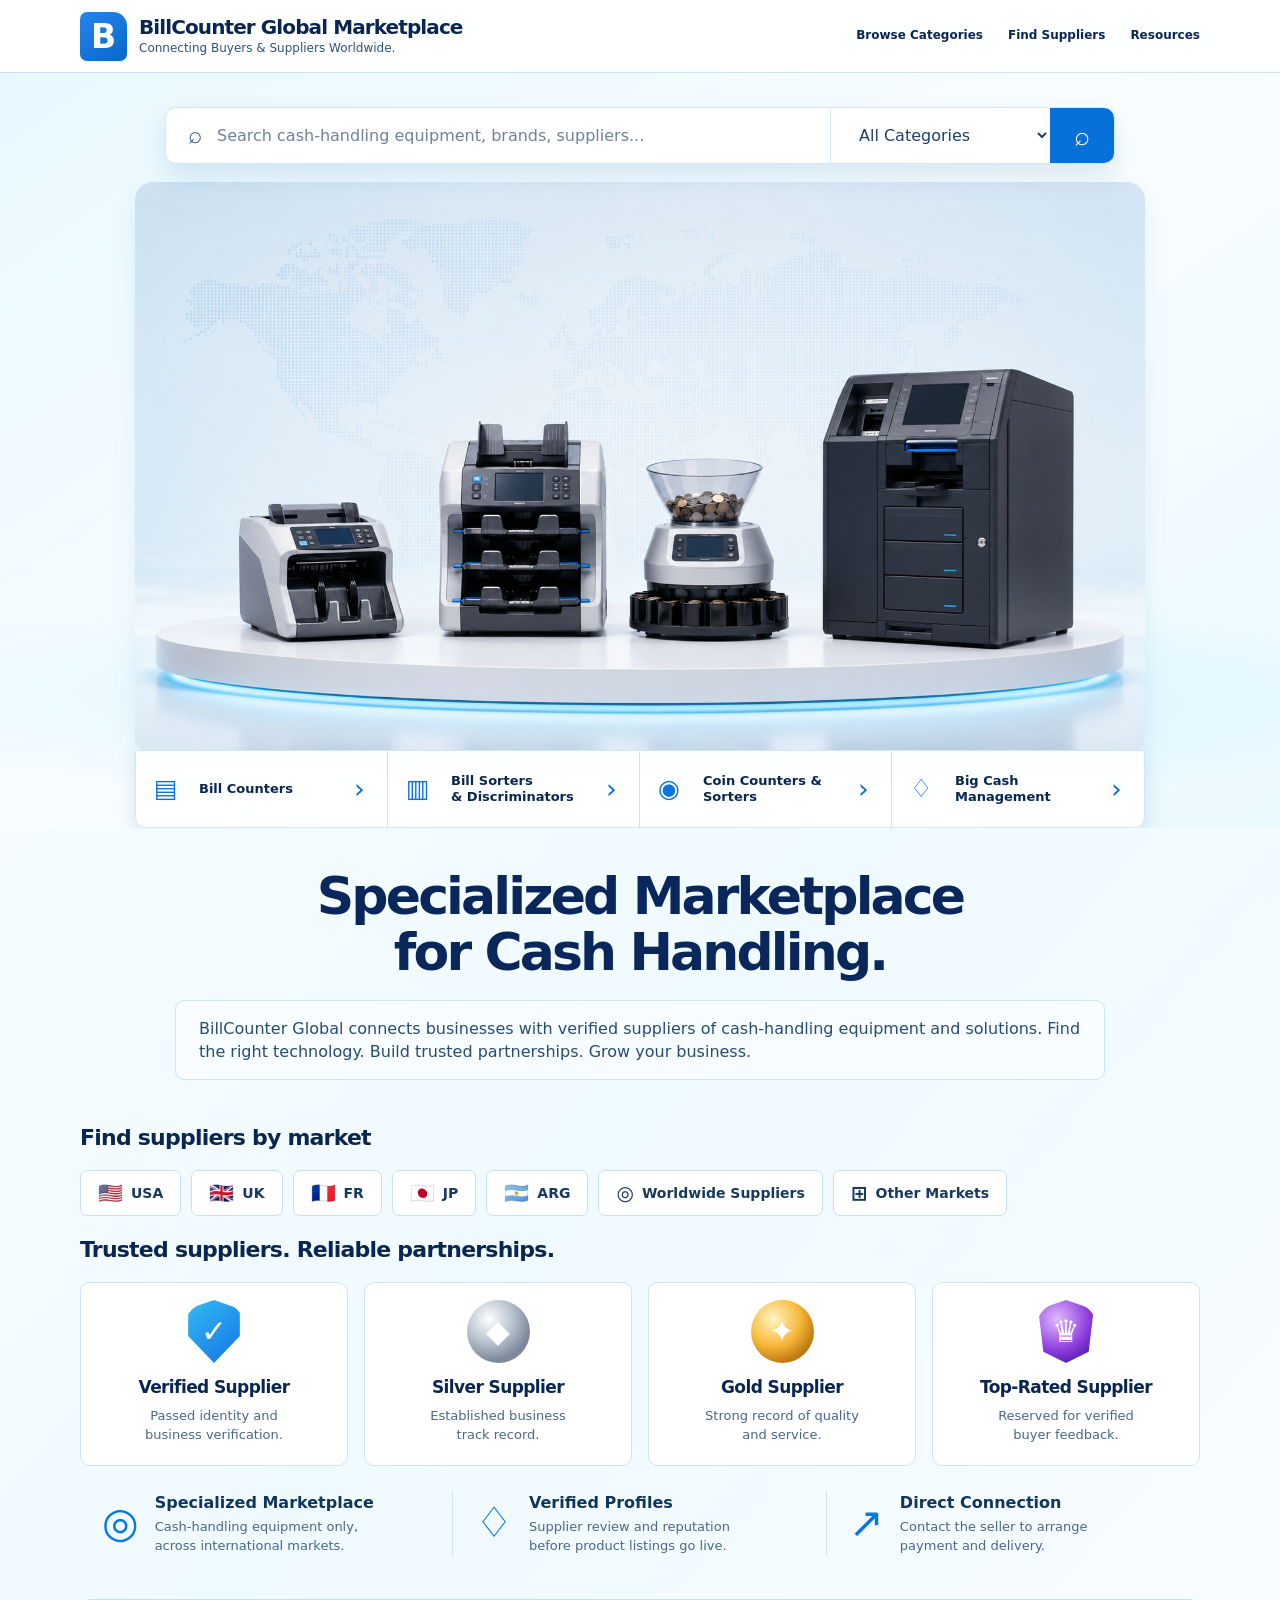
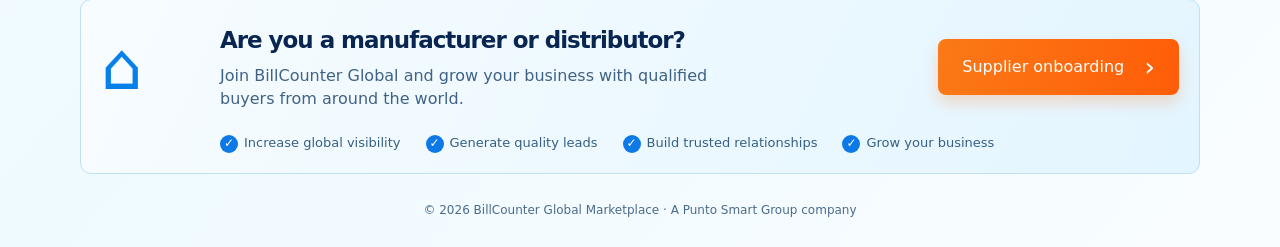
==== index.html @ 5ae7635e "Add files via upload" ====
<!doctype html>
<html lang="en">
<head>
  <meta charset="utf-8">
  <meta name="viewport" content="width=device-width, initial-scale=1">
  <meta name="description" content="BillCounter Global Marketplace connects buyers with cash-handling equipment suppliers worldwide.">
  <meta name="theme-color" content="#f5fbff">
  <title>BillCounter Global Marketplace | Cash Handling</title>
  <meta property="og:title" content="BillCounter Global Marketplace">
  <meta property="og:description" content="Connecting buyers and suppliers worldwide for cash-handling equipment.">
  <meta property="og:type" content="website">
  <meta property="og:image" content="assets/cash-handling-hero-v1.png">
  <link rel="stylesheet" href="styles.css">
</head>
<body>
  <header class="site-header">
    <div class="shell header-inner">
      <a class="brand" href="#top" aria-label="BillCounter Global Marketplace home">
        <span class="brand-mark" aria-hidden="true">B</span>
        <span class="brand-copy"><strong>BillCounter Global Marketplace</strong><small>Connecting Buyers &amp; Suppliers Worldwide.</small></span>
      </a>

      <nav class="main-nav" aria-label="Primary navigation">
        <a href="catalog.html">Browse Categories</a>
        <a href="catalog.html#markets">Find Suppliers</a>
        <a href="#resources">Resources</a>
      </nav>

    </div>
  </header>

  <main id="top">
    <section class="showcase" id="categories">
      <div class="shell">
        <form class="search-bar" id="market-search" role="search" action="catalog.html">
          <label class="search-input"><span aria-hidden="true">⌕</span><input id="equipment-search" name="q" type="search" placeholder="Search cash-handling equipment, brands, suppliers..." autocomplete="off"></label>
          <label class="search-select"><select id="category-search" name="category" aria-label="Category"><option value="">All Categories</option><option>Bill Counters</option><option>Bill Sorters &amp; Discriminators</option><option>Coin Counters &amp; Sorters</option><option>Big Cash Management</option></select></label>
          <button type="submit" class="search-submit" aria-label="Search">⌕</button>
        </form>
        <p class="search-feedback" id="search-feedback" role="status"></p>

        <div class="platform-wrap">
          <div class="hero-equipment" aria-label="Browse equipment categories">
            <img src="assets/cash-handling-hero-v1.png" alt="Banknote counter, banknote sorter, coin sorter and cash management equipment on a display platform.">
            <a class="hero-hotspot hotspot-counter" href="catalog.html?category=Bill%20Counters" aria-label="Browse Bill Counters"></a>
            <a class="hero-hotspot hotspot-sorter" href="catalog.html?category=Bill%20Sorters%20%26%20Discriminators" aria-label="Browse Bill Sorters and Discriminators"></a>
            <a class="hero-hotspot hotspot-coin" href="catalog.html?category=Coin%20Counters%20%26%20Sorters" aria-label="Browse Coin Counters and Sorters"></a>
            <a class="hero-hotspot hotspot-cash" href="catalog.html?category=Big%20Cash%20Management" aria-label="Browse Big Cash Management"></a>
          </div>

          <div class="category-dock" aria-label="Equipment categories">
            <a href="catalog.html?category=Bill%20Counters"><span class="dock-icon">▤</span><span>Bill Counters</span><b>›</b></a>
            <a href="catalog.html?category=Bill%20Sorters%20%26%20Discriminators"><span class="dock-icon">▥</span><span>Bill Sorters<br>&amp; Discriminators</span><b>›</b></a>
            <a href="catalog.html?category=Coin%20Counters%20%26%20Sorters"><span class="dock-icon">◉</span><span>Coin Counters &amp;<br>Sorters</span><b>›</b></a>
            <a href="catalog.html?category=Big%20Cash%20Management"><span class="dock-icon">♢</span><span>Big Cash<br>Management</span><b>›</b></a>
          </div>
        </div>
      </div>
    </section>

    <section class="intro shell" id="marketplace">
      <h1>Specialized Marketplace<br>for Cash Handling.</h1>
      <p>BillCounter Global connects businesses with verified suppliers of cash-handling equipment and solutions. Find the right technology. Build trusted partnerships. Grow your business.</p>
    </section>

    <section class="markets shell" id="markets">
      <h2>Find suppliers by market</h2>
      <div class="market-buttons">
        <a href="catalog.html?market=USA"><span>🇺🇸</span> USA</a><a href="catalog.html?market=UK"><span>🇬🇧</span> UK</a><a href="catalog.html?market=France"><span>🇫🇷</span> FR</a><a href="catalog.html?market=Japan"><span>🇯🇵</span> JP</a><a href="catalog.html?market=Argentina"><span>🇦🇷</span> ARG</a>
        <button type="button" id="worldwide-toggle"><span>◎</span> Worldwide Suppliers</button>
        <button type="button" id="markets-toggle"><span>⊞</span> Other Markets</button>
      </div>
      <div class="market-dropdown" id="worldwide-list" hidden>
        <strong>Suppliers shipping worldwide</strong>
        <div class="supplier-pills"><span>Verified manufacturer</span><span>Gold supplier</span><span>Multi-market distributor</span><span>International support</span></div>
      </div>
      <div class="market-dropdown country-list" id="other-markets-list" hidden>
        <strong>Other Markets</strong>
        <div><span>Germany</span><span>Italy</span><span>Spain</span><span>Portugal</span><span>Netherlands</span><span>Belgium</span><span>Switzerland</span><span>Sweden</span><span>Norway</span><span>Denmark</span><span>Poland</span><span>Turkey</span><span>Mexico</span><span>Brazil</span><span>Chile</span><span>Colombia</span><span>Peru</span><span>Australia</span><span>South Korea</span><span>India</span></div>
      </div>
    </section>

    <section class="trust shell" id="resources">
      <h2>Trusted suppliers. Reliable partnerships.</h2>
      <div class="trust-grid">
        <article><span class="medal verified">✓</span><h3>Verified Supplier</h3><p>Passed identity and<br>business verification.</p></article>
        <article><span class="medal silver">◆</span><h3>Silver Supplier</h3><p>Established business<br>track record.</p></article>
        <article><span class="medal gold">✦</span><h3>Gold Supplier</h3><p>Strong record of quality<br>and service.</p></article>
        <article><span class="medal top">♛</span><h3>Top-Rated Supplier</h3><p>Reserved for verified<br>buyer feedback.</p></article>
      </div>

      <div class="service-points">
        <div><span>◎</span><p><strong>Specialized Marketplace</strong>Cash-handling equipment only,<br>across international markets.</p></div>
        <div><span>♢</span><p><strong>Verified Profiles</strong>Supplier review and reputation<br>before product listings go live.</p></div>
        <div><span>↗</span><p><strong>Direct Connection</strong>Contact the seller to arrange<br>payment and delivery.</p></div>
      </div>
    </section>

    <section class="partner shell" id="partner">
      <div class="partner-symbol" aria-hidden="true">⌂</div>
      <div><h2>Are you a manufacturer or distributor?</h2><p>Join BillCounter Global and grow your business with qualified buyers from around the world.</p></div>
      <button class="partner-button" id="supplier-form-toggle" type="button">Supplier onboarding <span>›</span></button>
      <ul><li>Increase global visibility</li><li>Generate quality leads</li><li>Build trusted relationships</li><li>Grow your business</li></ul>
      <p class="supplier-note" id="supplier-form" hidden>Supplier onboarding is being prepared. Profiles will be reviewed before their first listing is published.</p>
    </section>
  </main>

  <footer class="site-footer">© 2026 BillCounter Global Marketplace · A Punto Smart Group company</footer>
  <script src="script.js"></script>
</body>
</html>
---- styles.css ----
:root{--ink:#092653;--blue:#1675e8;--cyan:#7edcff;--pale:#eefaff;--line:#cfe5f5;--muted:#496789;--orange:#fa7110;--shell:1180px}
*{box-sizing:border-box}
html{scroll-behavior:smooth}
body{margin:0;background:linear-gradient(130deg,#fbfeff 0%,#effaff 55%,#f9fdff 100%);color:var(--ink);font:16px/1.45 Inter,ui-sans-serif,system-ui,-apple-system,BlinkMacSystemFont,"Segoe UI",sans-serif}
.shell{width:min(var(--shell),calc(100% - 48px));margin:auto}
a{color:inherit;text-decoration:none}
button,input,select{font:inherit}
.site-header{position:relative;z-index:20;background:rgba(255,255,255,.94);border-bottom:1px solid var(--line)}
.header-inner{display:flex;align-items:center;gap:34px;min-height:83px}
.brand{display:flex;align-items:center;gap:12px;white-space:nowrap}
.brand-mark{display:grid;place-items:center;width:52px;height:54px;background:linear-gradient(145deg,#2585f0,#0967c8);color:#fff;border-radius:7px 14px 7px 7px;font-size:38px;font-weight:850;line-height:1}
.brand-copy{display:flex;flex-direction:column;line-height:1.05}
.brand-copy strong{font-size:22px;letter-spacing:-.045em}
.brand-copy small{margin-top:5px;font-size:13px;color:#2c527a}
.main-nav{display:flex;gap:30px;margin-left:auto;font-weight:760;font-size:13px}
.main-nav a:hover{color:var(--blue)}
.header-icons{position:relative;display:flex;gap:8px}
.icon-button{display:grid;place-items:center;width:28px;height:30px;border:0;background:transparent;color:var(--ink);font-size:25px;cursor:pointer}
.person-icon{font-size:24px;transform:rotate(180deg)}
.popover{position:absolute;right:0;top:42px;display:grid;min-width:126px;padding:8px;background:#fff;border:1px solid var(--line);border-radius:10px;box-shadow:0 15px 35px rgba(8,68,121,.14)}
.popover a{padding:7px 8px;font-size:13px;border-radius:6px}
.popover a:hover{background:#edf8ff}
.showcase{position:relative;overflow:hidden;padding:34px 0 0;background:linear-gradient(145deg,#e8f8ff 0%,#f9fdff 51%,#eaf9ff 100%)}
.showcase:after{content:"";position:absolute;inset:auto -15% 0;height:260px;background:radial-gradient(ellipse at center,rgba(105,215,255,.25),transparent 66%);pointer-events:none}
.search-bar{position:relative;z-index:3;display:grid;grid-template-columns:1fr 240px 72px;max-width:1020px;margin:0 auto;background:#fff;border:1px solid #d4e9f7;border-radius:11px;overflow:hidden;box-shadow:0 13px 25px rgba(13,98,158,.13)}
.search-input{display:flex;gap:15px;align-items:center;padding:0 22px;font-size:27px;color:#335a80}
.search-input input{width:100%;padding:19px 0;border:0;outline:0;background:transparent;color:var(--ink);font-size:17px}
.search-input input::placeholder{color:#6e829b}
.search-select{border-left:1px solid #d5e7f4}
.search-select select{width:100%;height:100%;padding:0 24px;border:0;outline:0;background:#fff;color:#1f3f68;font-size:16px}
.search-submit{border:0;background:#0870d9;color:#fff;font-size:31px;cursor:pointer}
.search-feedback{min-height:0;max-width:1020px;margin:8px auto 0;color:#1e669d;font-size:13px;font-weight:700}
.world-grid{position:absolute;left:50%;top:104px;width:930px;height:310px;transform:translateX(-50%);background-image:radial-gradient(rgba(53,163,220,.3) 1.1px,transparent 1.1px);background-size:7px 7px;opacity:.45;mask-image:radial-gradient(ellipse at center,#000 20%,transparent 71%)}
.platform-wrap{position:relative;z-index:2;margin:18px auto 0;width:min(1110px,100%);padding-top:78px}
.machine-stage{height:282px;display:flex;align-items:end;justify-content:center;gap:75px;padding:0 120px;position:relative;z-index:2}
.machine-link{display:block;position:relative;transition:transform .2s;cursor:pointer}
.machine-link:hover{transform:translateY(-11px)}
.machine-link:hover:after{content:"Explore category →";position:absolute;left:50%;bottom:-27px;transform:translateX(-50%);color:#0d6fcf;font-size:12px;font-weight:800;white-space:nowrap}
.machine{display:block;position:relative;background:linear-gradient(142deg,#687984,#253443 57%,#101f2e);box-shadow:15px 17px 24px rgba(25,59,80,.25);border:2px solid rgba(255,255,255,.75)}
.machine i{display:block;position:absolute;background:#0b253e;border:2px solid #82d4f8;box-shadow:inset 0 0 9px #1495e3}
.machine b{position:absolute;display:block;background:linear-gradient(#1e2d3c,#070f18);border-radius:3px}
.machine em{position:absolute;display:block;background:linear-gradient(135deg,#95a5b0,#354858);font-style:normal}
.machine-counter,.machine-sorter{width:155px;height:180px;border-radius:18px 18px 7px 7px}
.machine-counter:before,.machine-sorter:before{content:"";position:absolute;inset:66px 15px 13px;background:repeating-linear-gradient(90deg,#111c27 0 21px,#bbc9cf 22px 31px);border-radius:3px}
.machine-counter i,.machine-sorter i{left:25px;top:29px;width:101px;height:31px}
.machine-counter b,.machine-sorter b{left:22px;bottom:18px;width:28px;height:43px}
.machine-counter em,.machine-sorter em{right:21px;bottom:17px;width:26px;height:45px}
.machine-sorter{width:165px;height:175px}
.machine-sorter:before{background:repeating-linear-gradient(90deg,#101c27 0 20px,#b5c4cb 21px 29px)}
.machine-coin{width:115px;height:143px;border-radius:48% 48% 17px 17px}
.machine-coin:before{content:"";position:absolute;left:15px;right:15px;top:-22px;height:45px;border-radius:50%;background:linear-gradient(#576675,#111e2c);border:3px solid #9aacb8}
.machine-coin i{left:20px;top:38px;width:74px;height:26px}
.machine-coin b{left:13px;bottom:9px;width:18px;height:43px}
.machine-coin em{right:13px;bottom:9px;width:18px;height:43px}
.machine-cash{width:145px;height:224px;border-radius:6px}
.machine-cash:before{content:"";position:absolute;right:18px;top:64px;width:43px;height:73px;background:#0b1620;border-radius:4px}
.machine-cash i{right:24px;top:31px;width:32px;height:20px}
.machine-cash b{right:30px;top:98px;width:21px;height:13px}
.machine-cash em{left:15px;bottom:16px;width:20px;height:4px}
.category-dock{position:relative;z-index:3;display:grid;grid-template-columns:repeat(4,1fr);min-height:108px;border:1px solid #d1e7f4;border-radius:50% 50% 9px 9px / 34% 34% 8px 8px;background:linear-gradient(180deg,#fff,#e9f8ff);overflow:hidden;box-shadow:0 9px 18px rgba(15,122,180,.1)}
.category-dock a{display:grid;grid-template-columns:37px 1fr 15px;gap:8px;align-items:center;padding:18px 22px;border-right:1px solid #cee4f2;font-size:14px;font-weight:780;line-height:1.17;transition:.2s}
.category-dock a:last-child{border-right:0}
.category-dock a:hover{background:#ddf5ff;color:#096dc7}
.dock-icon{font-size:28px;color:#0b72e3}
.category-dock b{font-size:27px;color:#0b6fd4;font-weight:400}
.intro{padding:50px 0 30px;text-align:center}
.intro h1{margin:0;color:#09275a;font-size:clamp(39px,5vw,62px);line-height:1.08;letter-spacing:-.055em}
.intro p{max-width:1000px;margin:26px auto 0;padding:18px 28px;border:1px solid #cbe6f5;border-radius:9px;background:rgba(255,255,255,.5);color:#274c74;font-size:18px;text-align:left}
.markets,.trust{padding-top:22px}
.markets h2,.trust h2{margin:0 0 16px;font-size:22px;letter-spacing:-.035em}
.market-buttons{display:flex;flex-wrap:wrap;gap:10px}
.market-buttons a,.market-buttons button{display:inline-flex;align-items:center;justify-content:center;gap:8px;min-height:46px;padding:0 17px;border:1px solid #c9e0f1;border-radius:7px;background:#fff;color:#17395f;font-size:14px;font-weight:760;cursor:pointer}
.market-buttons a:hover,.market-buttons button:hover{border-color:#62bde9;background:#eefaff}
.market-buttons span{font-size:20px}
.market-dropdown{margin-top:12px;padding:16px 18px;border:1px solid #cce5f4;border-radius:9px;background:#fff;box-shadow:0 10px 20px rgba(18,95,153,.08);color:#24496f}
.market-dropdown strong{font-size:14px}
.supplier-pills,.country-list>div{display:flex;flex-wrap:wrap;gap:8px;margin-top:10px}
.supplier-pills span,.country-list span{padding:5px 9px;border-radius:99px;background:#effaff;color:#246094;font-size:12px;font-weight:700}
.trust{padding-bottom:24px}
.trust-grid{display:grid;grid-template-columns:repeat(4,1fr);gap:16px}
.trust-grid article{min-height:203px;padding:20px 15px;border:1px solid #cde5f4;border-radius:10px;background:#fff;text-align:center}
.medal{display:grid;place-items:center;margin:0 auto 12px;width:70px;height:70px;border-radius:50%;font-size:34px;font-weight:900}
.verified{color:#fff;background:linear-gradient(140deg,#32bef2,#1670e6);clip-path:polygon(50% 0,91% 14%,91% 57%,50% 100%,9% 57%,9% 14%)}
.silver{color:#fff;background:radial-gradient(circle at 35% 30%,#fff,#b4becb 42%,#7d8999 70%)}
.gold{color:#fff;background:radial-gradient(circle at 35% 30%,#fff5c3,#f7b839 45%,#bd7911 74%)}
.top{color:#fff;background:radial-gradient(circle at 35% 30%,#e1baff,#8b39dd 54%,#5620a6 78%);clip-path:polygon(50% 0,94% 15%,86% 82%,50% 100%,14% 82%,6% 15%)}
.trust-grid h3{margin:0;font-size:17px;letter-spacing:-.035em}
.trust-grid p{margin:7px 0 0;color:#496789;font-size:13px}
.service-points{display:grid;grid-template-columns:repeat(3,1fr);gap:0;margin-top:31px}
.service-points>div{display:flex;align-items:center;gap:16px;padding:0 22px;border-right:1px solid #cfe5f2}
.service-points>div:last-child{border-right:0}
.service-points span{font-size:50px;color:#0777e8}
.service-points p{margin:0;color:#496789;font-size:13px}
.service-points strong{display:block;color:#10365e;font-size:16px;margin-bottom:4px}
.partner{display:grid;grid-template-columns:94px 1fr auto;gap:20px 25px;align-items:center;margin-top:24px;padding:24px;border:1px solid #bfe0f5;border-radius:11px;background:linear-gradient(115deg,#f7fcff,#e3f5ff)}
.partner-symbol{font-size:76px;color:#0780e9}
.partner h2{margin:0;font-size:25px;letter-spacing:-.045em}
.partner p{margin:6px 0 0;color:#3f6285;max-width:530px}
.partner-button{display:flex;align-items:center;gap:20px;padding:16px 24px;border-radius:8px;background:linear-gradient(100deg,#fb7917,#ff5d08);color:#fff;font-weight:850;white-space:nowrap;box-shadow:0 8px 15px rgba(255,108,11,.22)}
.partner-button span{font-size:27px;line-height:0}
.partner ul{grid-column:2/4;display:flex;flex-wrap:wrap;gap:13px 25px;margin:0;padding:0;list-style:none;color:#356084;font-size:13px}
.partner li:before{content:"✓";display:inline-grid;place-items:center;width:18px;height:18px;margin-right:6px;border-radius:50%;background:#0d79e7;color:#fff;font-size:12px}
.site-footer{padding:28px 20px;color:#4b6b8b;font-size:12px;text-align:center}
.popover button{padding:7px 8px;border:0;border-radius:6px;background:transparent;color:var(--ink);font-size:13px;text-align:left;cursor:pointer}
.popover button:hover{background:#edf8ff}
.partner-button{border:0;cursor:pointer;font:inherit}
.supplier-form{grid-column:1/-1;display:grid;grid-template-columns:1fr 1fr 180px auto;gap:11px;padding:16px;border:1px solid #c7e2f2;border-radius:9px;background:#fff}
.supplier-form label{display:grid;gap:5px;color:#315779;font-size:12px;font-weight:760}
.supplier-form input,.supplier-form select{min-height:39px;padding:0 10px;border:1px solid #cbdfee;border-radius:6px;background:#fff;color:var(--ink)}
.supplier-form button{align-self:end;min-height:39px;padding:0 14px;border:0;border-radius:6px;background:#0870d9;color:#fff;font-weight:800;cursor:pointer}
.supplier-form p{grid-column:1/-1;margin:0;color:#1871a9;font-size:13px;font-weight:700}
@media(max-width:1320px) and (min-width:621px){
  :root{--shell:1120px}
  .shell{width:min(var(--shell),calc(100% - 34px))}
  .header-inner{min-height:72px;gap:25px}
  .brand-mark{width:47px;height:49px;font-size:33px}
  .brand-copy strong{font-size:20px}
  .brand-copy small{font-size:12px;margin-top:4px}
  .main-nav{gap:25px;font-size:12px}
  .icon-button{width:25px;height:27px;font-size:22px}
  .search-bar{max-width:950px;grid-template-columns:1fr 220px 64px}
  .search-input input{padding:16px 0;font-size:16px}
  .search-input{font-size:24px}
  .search-submit{font-size:27px}
  .platform-wrap{width:min(1010px,100%);padding-top:59px}
  .machine-stage{height:249px;gap:57px;padding:0 97px}
  .machine-counter{width:137px;height:159px}
  .machine-sorter{width:146px;height:155px}
  .machine-coin{width:102px;height:127px}
  .machine-cash{width:129px;height:199px}
  .category-dock{min-height:93px}
  .category-dock a{padding:15px 18px;font-size:13px}
  .dock-icon{font-size:25px}
  .intro{padding:40px 0 24px}
  .intro h1{font-size:clamp(37px,4.5vw,52px)}
  .intro p{max-width:930px;margin-top:20px;padding:16px 23px;font-size:16px}
  .markets,.trust{padding-top:18px}
  .trust-grid article{min-height:184px;padding:17px 12px}
  .medal{width:63px;height:63px;font-size:31px}
  .service-points{margin-top:25px}
  .service-points span{font-size:42px}
  .partner{margin-top:19px;padding:20px}
  .partner h2{font-size:23px}
  .partner-symbol{font-size:65px}
  .supplier-form{grid-template-columns:1fr 1fr 170px auto}
}
@media(max-width:850px){.header-inner{gap:15px}
.main-nav{display:none}
.header-icons{margin-left:auto}
.machine-stage{gap:22px;padding:0 42px}
.category-dock a{padding:16px 10px}
.partner{grid-template-columns:64px 1fr}
.partner ul{grid-column:1/-1}
.partner-button{grid-column:2}
.service-points>div{padding:0 12px}
.service-points span{font-size:39px}
}
@media(max-width:620px){.shell{width:min(100% - 26px,var(--shell))}
.header-inner{min-height:70px}
.brand-mark{width:42px;height:44px;font-size:31px}
.brand-copy strong{font-size:17px}
.brand-copy small{font-size:10px}
.header-icons{gap:2px}
.icon-button{font-size:21px}
.showcase{padding-top:19px}
.search-bar{grid-template-columns:1fr 53px}
.search-select{display:none}
.search-input{padding:0 14px;font-size:22px}
.search-input input{font-size:14px;padding:15px 0}
.machine-stage{height:198px;gap:8px;padding:0 15px}
.machine-counter,.machine-sorter{width:86px;height:106px;border-radius:10px}
.machine-counter:before,.machine-sorter:before{inset:38px 8px 8px;background-size:auto}
.machine-counter i,.machine-sorter i{left:14px;top:17px;width:55px;height:20px}
.machine-counter b,.machine-sorter b{left:12px;bottom:10px;width:15px;height:26px}
.machine-counter em,.machine-sorter em{right:12px;bottom:10px;width:15px;height:26px}
.machine-sorter{width:92px;height:102px}
.machine-coin{width:70px;height:87px}
.machine-coin:before{left:8px;right:8px;top:-13px;height:29px}
.machine-coin i{left:12px;top:22px;width:44px;height:16px}
.machine-cash{width:73px;height:125px}
.machine-cash i{right:12px;top:17px;width:22px;height:12px}
.machine-cash:before{right:10px;top:36px;width:25px;height:42px}
.machine-cash b{right:15px;top:55px;width:14px;height:7px}
.category-dock{min-height:96px}
.category-dock a{grid-template-columns:1fr;text-align:center;gap:3px;font-size:10px}
.category-dock br{display:none}
.category-dock b{display:none}
.dock-icon{font-size:22px}
.intro{padding:38px 0 22px}
.intro h1{font-size:34px}
.intro p{font-size:15px;text-align:left;padding:16px}
.markets h2,.trust h2{font-size:19px}
.market-buttons{gap:7px}
.market-buttons a,.market-buttons button{min-height:39px;padding:0 10px;font-size:12px}
.market-buttons span{font-size:16px}
.trust-grid{grid-template-columns:repeat(2,1fr);gap:10px}
.trust-grid article{min-height:181px;padding:16px 8px}
.medal{width:58px;height:58px;font-size:29px}
.trust-grid h3{font-size:14px}
.trust-grid p{font-size:11px}
.service-points{grid-template-columns:1fr;gap:13px}
.service-points>div{border-right:0;padding:0}
.partner{grid-template-columns:1fr;padding:20px}
.partner-symbol{display:none}
.partner h2{font-size:23px}
.partner-button{grid-column:auto;justify-content:center}
.partner ul{grid-column:auto;gap:8px;font-size:12px}
.supplier-form{grid-template-columns:1fr}
.supplier-form p{grid-column:auto}
.machine-link:hover:after{display:none}
}

/* V4: product-led marketplace hero */
.platform-wrap{width:min(1110px,100%);padding-top:0}
.hero-equipment{position:relative;overflow:hidden;aspect-ratio:1672/941;border-radius:18px 18px 12px 12px;background:#eaf8ff;box-shadow:0 12px 24px rgba(18,108,165,.08)}
.hero-equipment img{display:block;width:100%;height:100%;object-fit:cover}
.hero-hotspot{position:absolute;top:37%;height:45%;border-radius:14px;cursor:pointer;outline:0;transition:background .18s,box-shadow .18s}
.hero-hotspot:hover{background:rgba(33,145,225,.08);box-shadow:0 0 0 2px rgba(9,114,211,.56)}
.hero-hotspot:focus-visible{box-shadow:0 0 0 3px #0a73d9}
.hotspot-counter{left:7%;width:20%}
.hotspot-sorter{left:28%;width:22%}
.hotspot-coin{left:49%;width:17%}
.hotspot-cash{left:67%;width:25%}
.platform-wrap .category-dock{position:relative;z-index:4;left:auto;right:auto;bottom:auto;min-height:86px;margin-top:-1px;border-radius:0 0 11px 11px;background:rgba(255,255,255,.94);box-shadow:0 9px 20px rgba(13,94,148,.15)}
.platform-wrap .category-dock a{padding:14px 18px}
.market-buttons a.is-selected{border-color:#1681e7;background:#dff4ff;color:#075cae;box-shadow:0 3px 10px rgba(21,131,225,.12)}
.supplier-note{grid-column:1/-1;margin:0;padding:13px 16px;border:1px solid #c8e4f4;border-radius:8px;background:rgba(255,255,255,.74);color:#2e5d87;font-size:14px;font-weight:650}

@media(max-width:1320px) and (min-width:621px){
  .platform-wrap{width:min(1010px,100%);padding-top:0}
  .platform-wrap .category-dock{min-height:78px}
}

@media(max-width:620px){
  .platform-wrap{padding-top:0}
  .hero-equipment{border-radius:12px 12px 8px 8px}
  .platform-wrap .category-dock{left:auto;right:auto;bottom:auto;min-height:63px;border-radius:0 0 8px 8px}
  .platform-wrap .category-dock a{padding:8px 4px;font-size:9px}
  .platform-wrap .dock-icon{font-size:19px}
  .supplier-note{font-size:12px}
}

/* Catalogue and listing templates */
.main-nav .is-current{color:var(--blue)}
.catalog-hero{padding:58px 0 46px;background:linear-gradient(125deg,#e9f9ff,#fafdff 58%,#e9f7ff)}
.catalog-hero h1{max-width:720px;margin:5px 0 10px;font-size:clamp(34px,4vw,54px);letter-spacing:-.055em;line-height:1.05}
.catalog-hero>div>p:not(.eyebrow){max-width:720px;margin:0;color:#3e6186;font-size:18px}
.eyebrow{margin:0;color:#0d70c9;font-size:12px;font-weight:850;letter-spacing:.08em;text-transform:uppercase}
.catalog-search{display:grid;grid-template-columns:1fr auto;max-width:760px;margin-top:25px;border:1px solid #c6e2f2;border-radius:10px;background:#fff;overflow:hidden;box-shadow:0 13px 25px rgba(13,98,158,.1)}
.catalog-search label{display:flex;align-items:center;gap:11px;padding:0 17px;color:#386384;font-size:25px}
.catalog-search input{width:100%;padding:15px 0;border:0;outline:0;color:var(--ink);font-size:16px}
.catalog-search button{padding:0 23px;border:0;background:#0870d9;color:#fff;font-weight:800;cursor:pointer}
.category-strip{display:flex;flex-wrap:wrap;gap:10px;padding:24px 0 4px}
.category-strip a{padding:9px 12px;border:1px solid #cde4f4;border-radius:7px;background:#fff;color:#23496e;font-size:13px;font-weight:750}
.category-strip a:hover,.category-strip a.is-current{border-color:#1183eb;background:#e4f6ff;color:#075fab}
.catalog-layout{display:grid;grid-template-columns:250px 1fr;gap:28px;padding:28px 0 52px}
.catalog-sidebar{align-self:start;padding:20px;border:1px solid #cde5f4;border-radius:12px;background:rgba(255,255,255,.76)}
.catalog-sidebar h2{margin:0 0 13px;font-size:17px;letter-spacing:-.035em}
.market-filter-list{display:grid;grid-template-columns:1fr 1fr;gap:7px}
.market-filter-list a{padding:8px 7px;border:1px solid #d2e7f5;border-radius:6px;background:#fff;color:#305576;font-size:12px;font-weight:750}
.market-filter-list a:hover{border-color:#1590ed;background:#e7f7ff}
.catalog-sidebar details{margin-top:11px;padding-top:11px;border-top:1px solid #d7eaf5;color:#315a80;font-size:12px}
.catalog-sidebar summary{cursor:pointer;font-weight:800}
.catalog-sidebar details p{margin:8px 0 0;line-height:1.55}
.filter-panel{margin-top:24px;padding-top:18px;border-top:1px solid #d7eaf5}
.filter-panel p{margin:7px 0;color:#62809d;font-size:13px}
.filter-panel p:before{content:"○";margin-right:8px;color:#0f7ee5}
.catalog-results-head{display:flex;justify-content:space-between;gap:16px;align-items:end}
.catalog-results-head h2{margin:3px 0 0;font-size:28px;letter-spacing:-.045em}
.result-count{margin:0;color:#537394;font-size:13px;font-weight:700;white-space:nowrap}
.catalog-notice{margin:18px 0;padding:11px 14px;border-left:3px solid #147de0;border-radius:0 7px 7px 0;background:#f7fcff;color:#486b8d;font-size:13px}
.product-grid{display:grid;grid-template-columns:repeat(3,minmax(0,1fr));gap:17px}
.product-card{display:flex;flex-direction:column;min-height:410px;padding:13px;border:1px solid #cde5f4;border-radius:12px;background:#fff;box-shadow:0 8px 20px rgba(25,102,148,.06)}
.product-visual,.product-detail-visual{position:relative;display:block;overflow:hidden;background-color:#e9f8ff;background-image:url('assets/cash-handling-hero-v1.png');background-repeat:no-repeat;border-radius:9px}
.product-visual{height:157px;margin-bottom:15px;background-size:410% auto}
.product-visual span,.product-detail-visual span{position:absolute;top:9px;left:9px;padding:4px 7px;border-radius:5px;background:rgba(255,255,255,.9);color:#256089;font-size:10px;font-weight:800;text-transform:uppercase;letter-spacing:.04em}
.counter{background-position:7% 53%}
.sorter{background-position:38% 50%}
.coin{background-position:64% 49%}
.cash{background-position:97% 50%}
.product-category{margin:0;color:#0e75cb;font-size:11px;font-weight:850;letter-spacing:.04em;text-transform:uppercase}
.product-card h3{margin:7px 0 3px;font-size:19px;letter-spacing:-.045em;line-height:1.1}
.product-card h3 a:hover{color:#0874da}
.product-type{min-height:34px;margin:0;color:#315c84;font-size:12px;font-weight:750}
.product-description{margin:11px 0;color:#49698b;font-size:13px}
.listing-meta{display:grid;gap:4px;margin-top:auto;padding-top:12px;border-top:1px solid #e1eef6;color:#4f7293;font-size:11px}
.supplier-tier{color:#1269bd;font-weight:800}
.product-action{display:flex;justify-content:space-between;align-items:center;margin-top:14px;padding:11px 12px;border-radius:7px;background:#edf8ff;color:#076bc8;font-size:13px;font-weight:850}
.product-action:hover{background:#d9f2ff}
.product-action b{font-size:23px;font-weight:400;line-height:0}
.empty-results{padding:32px;border:1px dashed #b9d9ed;border-radius:10px;color:#507493;text-align:center}
.category-map{padding:14px 0 58px}
.category-map h2{margin:3px 0 19px;font-size:30px;letter-spacing:-.05em}
.category-map-grid{display:grid;grid-template-columns:repeat(4,1fr);gap:15px}
.category-map-grid article{padding:18px;border:1px solid #cde5f4;border-radius:10px;background:#fff}
.category-map-grid h3{margin:0;font-size:18px;line-height:1.1;letter-spacing:-.04em}
.category-map-grid p{margin:9px 0;color:#4b6d8e;font-size:13px}
.category-map-grid ul{min-height:74px;margin:12px 0;padding-left:17px;color:#426786;font-size:12px}
.category-map-grid li{margin:5px 0}
.category-map-grid a{display:inline-block;margin-top:8px;color:#086fcc;font-size:13px;font-weight:800}
.map-simple{min-height:74px}
.product-page{padding:38px 0 60px}
.back-link{display:inline-block;margin-bottom:18px;color:#146fc5;font-size:14px;font-weight:800}
.listing-state{display:inline-block;margin-bottom:15px;padding:6px 9px;border:1px solid #cce5f5;border-radius:6px;background:#f6fcff;color:#397099;font-size:12px;font-weight:750}
.product-detail{display:grid;grid-template-columns:minmax(300px,.9fr) minmax(0,1.1fr);gap:38px;align-items:start;padding:26px;border:1px solid #cbe5f4;border-radius:14px;background:#fff}
.product-detail-visual{min-height:350px;background-size:310% auto;border:1px solid #d2e8f5}
.product-detail-copy h1{margin:4px 0;font-size:clamp(34px,4vw,50px);line-height:1.03;letter-spacing:-.055em}
.detail-type{margin:0;color:#166fc2;font-weight:800}
.detail-description{margin:17px 0;color:#3f6387;font-size:17px}
.listing-details{display:grid;grid-template-columns:1fr 1fr;gap:13px;margin:22px 0}
.listing-details div{padding:12px;border:1px solid #d6e9f5;border-radius:8px;background:#fbfeff}
.listing-details dt{margin-bottom:3px;color:#1b578f;font-size:12px;font-weight:850}
.listing-details dd{margin:0;color:#527291;font-size:13px}
.product-detail-copy h2{margin:0 0 8px;font-size:19px}
.capability-list{display:flex;flex-wrap:wrap;gap:8px;margin:0;padding:0;list-style:none}
.capability-list li{padding:7px 9px;border-radius:7px;background:#eaf8ff;color:#24608f;font-size:13px;font-weight:700}
.purchase-flow{margin-top:26px;padding:28px;border:1px solid #cbe5f4;border-radius:12px;background:linear-gradient(115deg,#f8fdff,#e4f5ff)}
.purchase-flow h2{margin:3px 0 8px;font-size:27px;letter-spacing:-.045em}
.purchase-flow p{max-width:760px;margin:0;color:#45698c}
.purchase-flow button{display:inline-flex;align-items:center;gap:17px;margin-top:18px;padding:14px 23px;border:0;border-radius:8px;background:linear-gradient(100deg,#fb7917,#ff5d08);color:#fff;font-size:16px;font-weight:850;cursor:pointer}
.purchase-flow button span{font-size:25px;line-height:0}
.purchase-flow #buy-now-note{margin-top:14px;padding:11px 13px;border:1px solid #c9e4f4;border-radius:7px;background:#fff;color:#34628c;font-size:13px}

@media(max-width:850px){
  .catalog-layout{grid-template-columns:1fr}
  .catalog-sidebar{display:grid;grid-template-columns:1.25fr 1fr;gap:18px}
  .catalog-sidebar h2{grid-column:1/-1;margin-bottom:-7px}
  .catalog-sidebar details{margin-top:0;padding-top:0;border-top:0}
  .filter-panel{margin:0;padding:0;border-top:0}
  .product-grid{grid-template-columns:repeat(2,minmax(0,1fr))}
  .category-map-grid{grid-template-columns:repeat(2,1fr)}
}

@media(max-width:620px){
  .catalog-hero{padding:34px 0 30px}
  .catalog-hero>div>p:not(.eyebrow){font-size:15px}
  .catalog-search{margin-top:18px}
  .catalog-search input{font-size:14px}
  .catalog-search button{padding:0 15px;font-size:12px}
  .category-strip{padding-top:16px;gap:7px}
  .category-strip a{padding:7px 9px;font-size:11px}
  .catalog-layout{padding:20px 0 39px;gap:15px}
  .catalog-sidebar{display:block;padding:16px}
  .catalog-sidebar details,.filter-panel{margin-top:16px;padding-top:15px;border-top:1px solid #d7eaf5}
  .catalog-results-head h2{font-size:23px}
  .catalog-notice{font-size:12px}
  .product-grid{grid-template-columns:1fr}
  .product-card{min-height:0}
  .product-visual{height:185px}
  .category-map{padding-bottom:38px}
  .category-map h2{font-size:26px}
  .category-map-grid{grid-template-columns:1fr}
  .category-map-grid ul,.map-simple{min-height:0}
  .product-page{padding:25px 0 42px}
  .product-detail{grid-template-columns:1fr;gap:22px;padding:16px}
  .product-detail-visual{min-height:220px}
  .listing-details{grid-template-columns:1fr}
  .purchase-flow{padding:20px}
  .purchase-flow h2{font-size:23px}
}
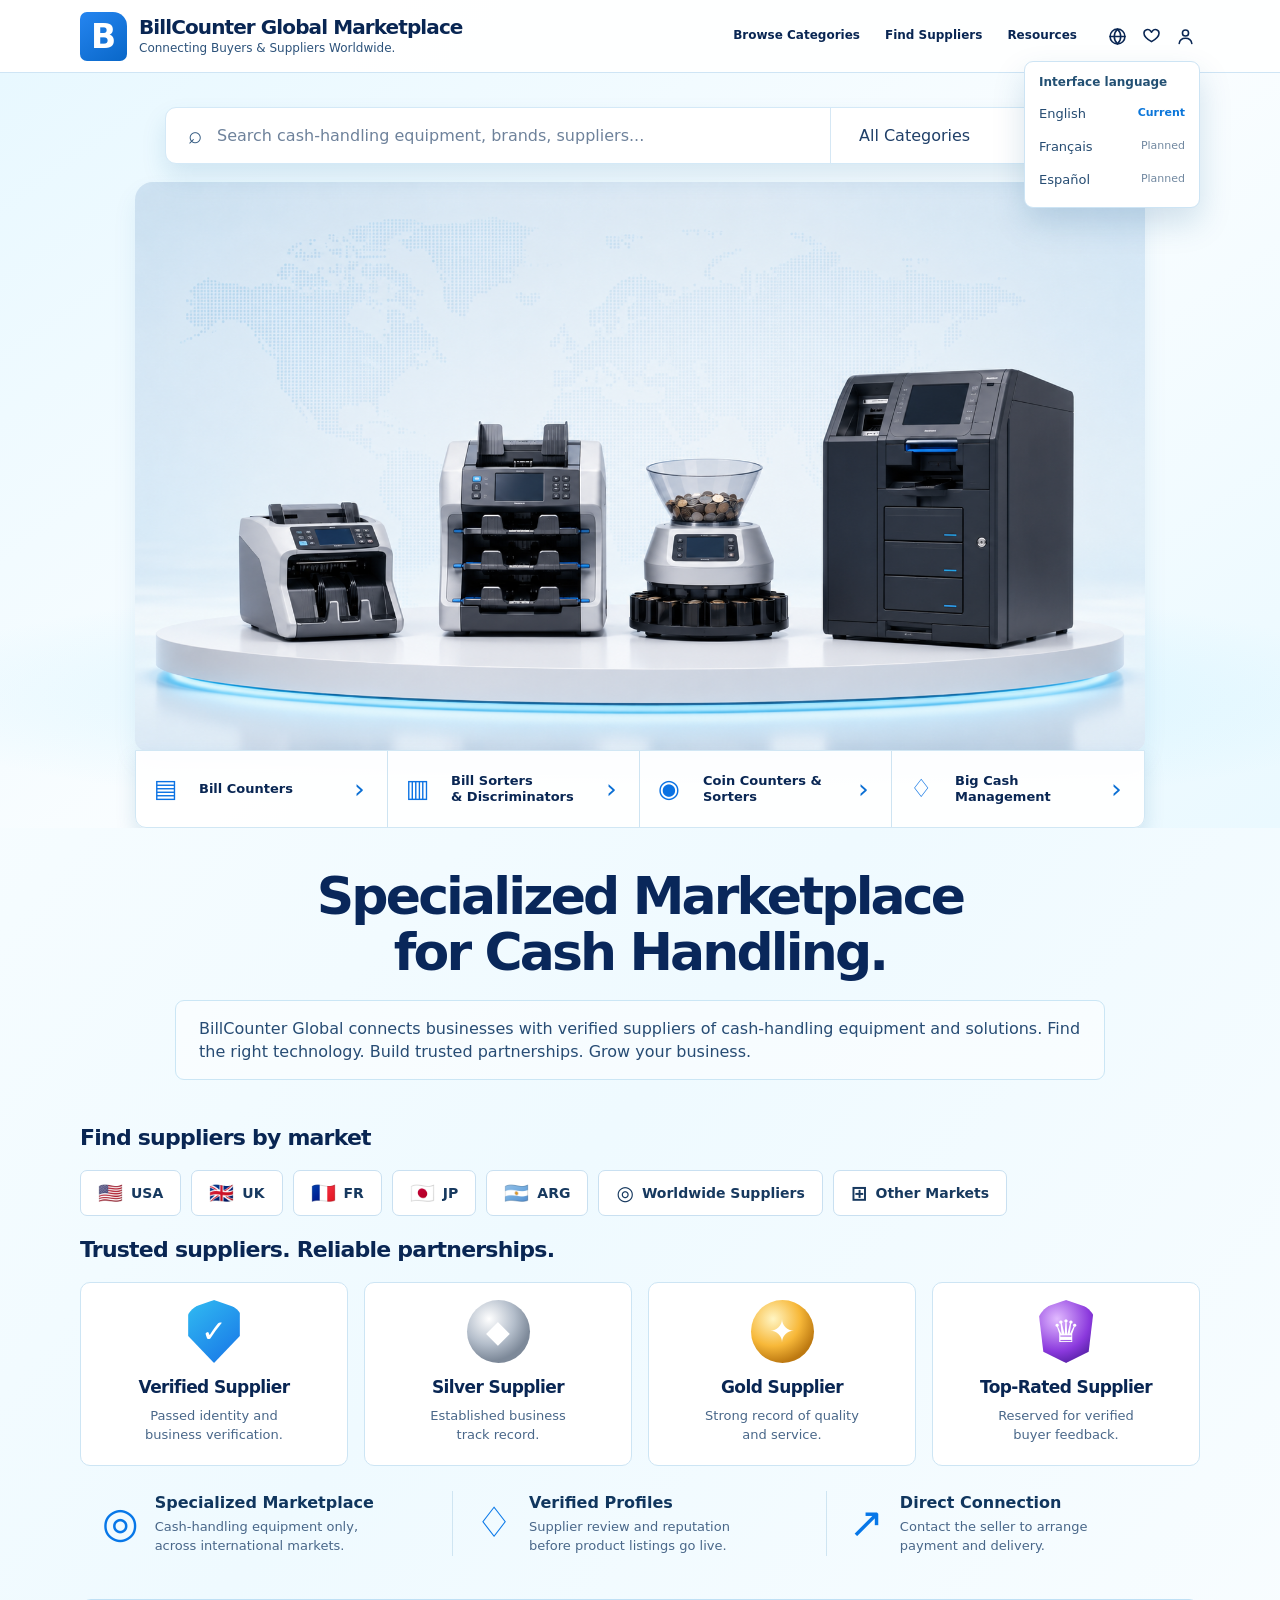
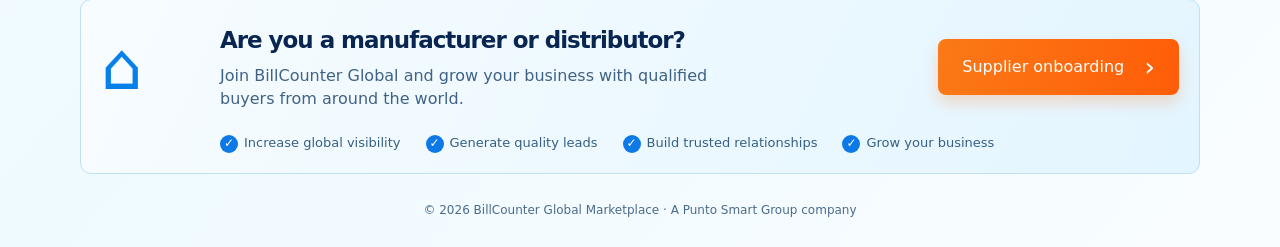
==== commit 108adfa4: "Add files via upload" ====
--- a/index.html
+++ b/index.html
@@ -25,6 +25,24 @@
         <a href="catalog.html#markets">Find Suppliers</a>
         <a href="#resources">Resources</a>
       </nav>
+      <div class="header-tools" aria-label="Marketplace tools">
+        <button class="icon-control" id="language-toggle" type="button" aria-label="Interface language" aria-expanded="false">
+          <svg viewBox="0 0 24 24" aria-hidden="true"><circle cx="12" cy="12" r="8.5"/><path d="M3.5 12h17M12 3.5c2.5 2.4 3.7 5.2 3.7 8.5S14.5 18.1 12 20.5C9.5 18.1 8.3 15.3 8.3 12S9.5 5.9 12 3.5Z"/></svg>
+        </button>
+        <a class="icon-control" href="buyer-dashboard.html" aria-label="Favorites">
+          <svg viewBox="0 0 24 24" aria-hidden="true"><path d="M20.6 8.3c0 4.7-8.6 9.6-8.6 9.6S3.4 13 3.4 8.3A4.2 4.2 0 0 1 11 5.8L12 7l1-1.2a4.2 4.2 0 0 1 7.6 2.5Z"/></svg>
+        </a>
+        <a class="icon-control" href="auth.html" aria-label="Account access">
+          <svg viewBox="0 0 24 24" aria-hidden="true"><circle cx="12" cy="8" r="3.5"/><path d="M4.8 20c.6-4 3.1-6 7.2-6s6.6 2 7.2 6"/></svg>
+        </a>
+        <div class="tool-popover" id="language-menu" hidden>
+          <strong>Interface language</strong>
+          <span>English <b>Current</b></span>
+          <span>Français <em>Planned</em></span>
+          <span>Español <em>Planned</em></span>
+        </div>
+        <p class="tool-notice" id="tool-notice" role="status" hidden></p>
+      </div>
 
     </div>
   </header>
@@ -99,9 +117,8 @@
     <section class="partner shell" id="partner">
       <div class="partner-symbol" aria-hidden="true">⌂</div>
       <div><h2>Are you a manufacturer or distributor?</h2><p>Join BillCounter Global and grow your business with qualified buyers from around the world.</p></div>
-      <button class="partner-button" id="supplier-form-toggle" type="button">Supplier onboarding <span>›</span></button>
+      <a class="partner-button" href="supplier-onboarding.html">Supplier onboarding <span>›</span></a>
       <ul><li>Increase global visibility</li><li>Generate quality leads</li><li>Build trusted relationships</li><li>Grow your business</li></ul>
-      <p class="supplier-note" id="supplier-form" hidden>Supplier onboarding is being prepared. Profiles will be reviewed before their first listing is published.</p>
     </section>
   </main>
 
--- a/styles.css
+++ b/styles.css
@@ -14,6 +14,16 @@
 .brand-copy small{margin-top:5px;font-size:13px;color:#2c527a}
 .main-nav{display:flex;gap:30px;margin-left:auto;font-weight:760;font-size:13px}
 .main-nav a:hover{color:var(--blue)}
+.header-tools{position:relative;display:flex;align-items:center;gap:4px}
+.icon-control{display:grid;place-items:center;width:30px;height:34px;padding:0;border:0;border-radius:6px;background:transparent;color:#092653;cursor:pointer}
+.icon-control:hover{background:#eaf7ff;color:#0870d9}
+.icon-control svg{width:21px;height:21px;fill:none;stroke:currentColor;stroke-width:1.8;stroke-linecap:round;stroke-linejoin:round}
+.tool-popover{position:absolute;right:0;top:42px;z-index:35;display:grid;min-width:176px;padding:10px;border:1px solid #cde4f4;border-radius:9px;background:#fff;box-shadow:0 15px 32px rgba(13,82,134,.17)}
+.tool-popover strong{padding:2px 4px 7px;color:#235073;font-size:12px}
+.tool-popover span{display:flex;justify-content:space-between;gap:14px;padding:7px 4px;color:#264c72;font-size:13px}
+.tool-popover b{color:#0b76da;font-size:11px}
+.tool-popover em{color:#7188a0;font-size:11px;font-style:normal}
+.tool-notice{position:absolute;right:0;top:42px;z-index:36;width:240px;margin:0;padding:10px 12px;border:1px solid #cde4f4;border-radius:8px;background:#fff;color:#315d84;box-shadow:0 15px 32px rgba(13,82,134,.17);font-size:12px;line-height:1.35}
 .header-icons{position:relative;display:flex;gap:8px}
 .icon-button{display:grid;place-items:center;width:28px;height:30px;border:0;background:transparent;color:var(--ink);font-size:25px;cursor:pointer}
 .person-icon{font-size:24px;transform:rotate(180deg)}
@@ -146,7 +156,7 @@
 }
 @media(max-width:850px){.header-inner{gap:15px}
 .main-nav{display:none}
-.header-icons{margin-left:auto}
+.header-icons,.header-tools{margin-left:auto}
 .machine-stage{gap:22px;padding:0 42px}
 .category-dock a{padding:16px 10px}
 .partner{grid-template-columns:64px 1fr}
@@ -271,13 +281,13 @@
 .catalog-notice{margin:18px 0;padding:11px 14px;border-left:3px solid #147de0;border-radius:0 7px 7px 0;background:#f7fcff;color:#486b8d;font-size:13px}
 .product-grid{display:grid;grid-template-columns:repeat(3,minmax(0,1fr));gap:17px}
 .product-card{display:flex;flex-direction:column;min-height:410px;padding:13px;border:1px solid #cde5f4;border-radius:12px;background:#fff;box-shadow:0 8px 20px rgba(25,102,148,.06)}
-.product-visual,.product-detail-visual{position:relative;display:block;overflow:hidden;background-color:#e9f8ff;background-image:url('assets/cash-handling-hero-v1.png');background-repeat:no-repeat;border-radius:9px}
-.product-visual{height:157px;margin-bottom:15px;background-size:410% auto}
+.product-visual,.product-detail-visual{position:relative;display:block;overflow:hidden;background-color:#e9f8ff;background-repeat:no-repeat;background-position:center;background-size:contain;border-radius:9px}
+.product-visual{height:157px;margin-bottom:15px}
 .product-visual span,.product-detail-visual span{position:absolute;top:9px;left:9px;padding:4px 7px;border-radius:5px;background:rgba(255,255,255,.9);color:#256089;font-size:10px;font-weight:800;text-transform:uppercase;letter-spacing:.04em}
-.counter{background-position:7% 53%}
-.sorter{background-position:38% 50%}
-.coin{background-position:64% 49%}
-.cash{background-position:97% 50%}
+.counter{background-image:url('assets/catalog-product-0.png')}
+.sorter{background-image:url('assets/catalog-product-1.png')}
+.coin{background-image:url('assets/catalog-product-2.png')}
+.cash{background-image:url('assets/catalog-product-3.png')}
 .product-category{margin:0;color:#0e75cb;font-size:11px;font-weight:850;letter-spacing:.04em;text-transform:uppercase}
 .product-card h3{margin:7px 0 3px;font-size:19px;letter-spacing:-.045em;line-height:1.1}
 .product-card h3 a:hover{color:#0874da}
@@ -303,7 +313,7 @@
 .back-link{display:inline-block;margin-bottom:18px;color:#146fc5;font-size:14px;font-weight:800}
 .listing-state{display:inline-block;margin-bottom:15px;padding:6px 9px;border:1px solid #cce5f5;border-radius:6px;background:#f6fcff;color:#397099;font-size:12px;font-weight:750}
 .product-detail{display:grid;grid-template-columns:minmax(300px,.9fr) minmax(0,1.1fr);gap:38px;align-items:start;padding:26px;border:1px solid #cbe5f4;border-radius:14px;background:#fff}
-.product-detail-visual{min-height:350px;background-size:310% auto;border:1px solid #d2e8f5}
+.product-detail-visual{min-height:350px;border:1px solid #d2e8f5}
 .product-detail-copy h1{margin:4px 0;font-size:clamp(34px,4vw,50px);line-height:1.03;letter-spacing:-.055em}
 .detail-type{margin:0;color:#166fc2;font-weight:800}
 .detail-description{margin:17px 0;color:#3f6387;font-size:17px}
@@ -358,3 +368,82 @@
   .purchase-flow{padding:20px}
   .purchase-flow h2{font-size:23px}
 }
+
+/* Account, supplier and administration flows */
+.access-page,.onboarding-page,.dashboard,.buy-page{padding:44px 0 62px}
+.access-intro,.onboarding-hero{max-width:780px}
+.access-intro h1,.onboarding-hero h1,.dashboard h1,.buy-card h1{margin:5px 0 10px;font-size:clamp(35px,4.5vw,56px);letter-spacing:-.06em;line-height:1.03}
+.access-intro>p:not(.eyebrow),.onboarding-hero>p:not(.eyebrow),.dashboard-top>div>p:not(.eyebrow){margin:0;color:#456a8d;font-size:17px}
+.access-grid{display:grid;grid-template-columns:1fr 1fr;gap:18px;margin:30px 0}
+.access-card{padding:25px;border:1px solid #cde5f4;border-radius:13px;background:#fff}
+.access-card>span{display:grid;place-items:center;width:45px;height:45px;border-radius:10px;background:#e8f7ff;color:#0873d8;font-size:25px}
+.access-card h2{margin:17px 0 6px;font-size:25px;letter-spacing:-.045em}
+.access-card p{margin:0;color:#4b6e8f}
+.access-card ul{display:flex;flex-wrap:wrap;gap:8px;margin:19px 0 0;padding:0;list-style:none}
+.access-card li{padding:6px 8px;border-radius:6px;background:#edf8ff;color:#2d6596;font-size:12px;font-weight:750}
+.account-form-card{display:grid;grid-template-columns:.9fr 1.1fr;gap:30px;align-items:start;padding:26px;border:1px solid #c9e4f4;border-radius:13px;background:linear-gradient(120deg,#f9fdff,#e5f6ff)}
+.account-form-card h2{margin:4px 0 9px;font-size:28px;letter-spacing:-.05em}
+.account-form-card p:not(.eyebrow){margin:0;color:#486c8d}
+.stack-form{display:grid;gap:13px}
+.stack-form label,.onboarding-form label{display:grid;gap:6px;color:#2f587d;font-size:12px;font-weight:800}
+.stack-form input,.stack-form select,.stack-form textarea,.onboarding-form input,.onboarding-form select,.onboarding-form textarea{width:100%;min-height:42px;padding:0 12px;border:1px solid #cbdfee;border-radius:7px;background:#fff;color:var(--ink);font:inherit;font-size:14px;outline:0}
+.stack-form textarea,.onboarding-form textarea{padding-top:10px;resize:vertical}
+.stack-form input:focus,.stack-form select:focus,.stack-form textarea:focus,.onboarding-form input:focus,.onboarding-form select:focus,.onboarding-form textarea:focus{border-color:#0d7ce0;box-shadow:0 0 0 3px rgba(13,124,224,.12)}
+.primary-button,.secondary-button{display:inline-flex;align-items:center;justify-content:center;gap:15px;min-height:44px;padding:0 17px;border:0;border-radius:8px;background:#0870d9;color:#fff;font-size:14px;font-weight:850;cursor:pointer}
+.primary-button:hover{background:#0565c6}
+.primary-button span{font-size:24px;font-weight:400;line-height:0}
+.secondary-button{border:1px solid #bcddef;background:#fff;color:#0c68bb}
+.process-steps{display:flex;gap:14px;margin:29px 0;padding:0;list-style:none}
+.process-steps li{display:flex;align-items:center;gap:8px;color:#3f6485;font-size:13px;font-weight:750}
+.process-steps b{display:grid;place-items:center;width:25px;height:25px;border-radius:50%;background:#e2f5ff;color:#0872d6}
+.onboarding-form{display:grid;grid-template-columns:1fr 1fr;gap:18px;padding:26px;border:1px solid #cbe5f4;border-radius:13px;background:#fff}
+.onboarding-form fieldset{display:grid;gap:13px;margin:0;padding:18px;border:1px solid #d8eaf5;border-radius:9px}
+.onboarding-form legend{padding:0 5px;color:#104776;font-size:14px;font-weight:850}
+.full-fieldset{grid-column:1/-1}
+.form-submit-row{grid-column:1/-1;display:flex;align-items:center;justify-content:space-between;gap:25px;padding-top:2px}
+.form-submit-row p{max-width:640px;margin:0;color:#557695;font-size:13px}
+.form-result{grid-column:1/-1;margin:0;padding:12px;border:1px solid #bfe1f4;border-radius:7px;background:#effaff;color:#23618f;font-size:13px;font-weight:700}
+.text-link{display:inline-block;margin-top:18px;color:#0870d2;font-size:14px;font-weight:850}
+.dashboard-top{display:flex;align-items:end;justify-content:space-between;gap:20px}
+.dashboard-top h1{font-size:clamp(34px,4vw,49px)}
+.status-cards{display:grid;grid-template-columns:repeat(3,1fr);gap:15px;margin:30px 0}
+.status-cards article{min-height:160px;padding:19px;border:1px solid #cbe5f4;border-radius:11px;background:#fff}
+.status-cards article>span{color:#0b76d9;font-size:14px;font-weight:900}
+.status-cards h2{margin:14px 0 5px;font-size:20px;letter-spacing:-.04em}
+.status-cards p{margin:0;color:#557493;font-size:13px}
+.status-cards strong{display:block;margin-top:12px;color:#1b74c9;font-size:12px}
+.workspace-grid{display:grid;grid-template-columns:1fr 1fr;gap:18px}
+.workspace-card{padding:23px;border:1px solid #cbe5f4;border-radius:12px;background:#fff}
+.workspace-card h2{margin:4px 0 16px;font-size:25px;letter-spacing:-.045em}
+.workspace-list{display:grid;gap:10px;margin:0;padding:0;list-style:none}
+.workspace-list li{display:flex;justify-content:space-between;gap:15px;padding:12px;border:1px solid #dfedf6;border-radius:7px;color:#355f85;font-size:13px}
+.workspace-list li strong{color:#123d68}
+.workspace-list li span{color:#62809d;font-size:12px;text-align:right}
+.workspace-list button{border:0;background:transparent;color:#0e70cb;font-size:12px;font-weight:800;cursor:pointer}
+.empty-line{color:#65839e!important;font-style:italic}
+.workspace-note{margin:16px 0 0;color:#5b7b98;font-size:13px}
+.favorite-workspace{max-width:760px}
+.buy-page{max-width:850px}
+.buy-card{padding:30px;border:1px solid #c9e4f4;border-radius:14px;background:#fff}
+.buy-lead{max-width:700px;margin:0;color:#4a6c8d;font-size:17px}
+.buy-steps{display:grid;grid-template-columns:repeat(3,1fr);gap:12px;margin:28px 0}
+.buy-steps div{display:grid;gap:5px;padding:16px;border:1px solid #d8eaf5;border-radius:8px;background:#fbfeff}
+.buy-steps b{color:#0b73d7;font-size:17px}.buy-steps strong{font-size:14px}.buy-steps span{color:#587896;font-size:12px}
+.buy-form{max-width:550px;margin-top:20px}
+.product-actions{display:flex;flex-wrap:wrap;gap:10px;margin-top:18px}
+.purchase-flow .product-actions button{margin-top:0}
+.outline-button{display:inline-flex;align-items:center;justify-content:center;min-height:44px;padding:0 16px;border:1px solid #b9dcec;border-radius:8px;background:#fff;color:#1269ba;font-size:14px;font-weight:800;cursor:pointer}
+
+@media(max-width:700px){
+  .access-page,.onboarding-page,.dashboard,.buy-page{padding:29px 0 42px}
+  .access-grid,.account-form-card,.workspace-grid{grid-template-columns:1fr}
+  .onboarding-form{grid-template-columns:1fr;padding:16px}
+  .form-submit-row{display:grid}
+  .process-steps{flex-wrap:wrap}
+  .status-cards{grid-template-columns:1fr}
+  .dashboard-top{display:grid;align-items:start}
+  .workspace-list li{display:grid}
+  .workspace-list li span{text-align:left}
+  .buy-card{padding:20px}
+  .buy-steps{grid-template-columns:1fr}
+}
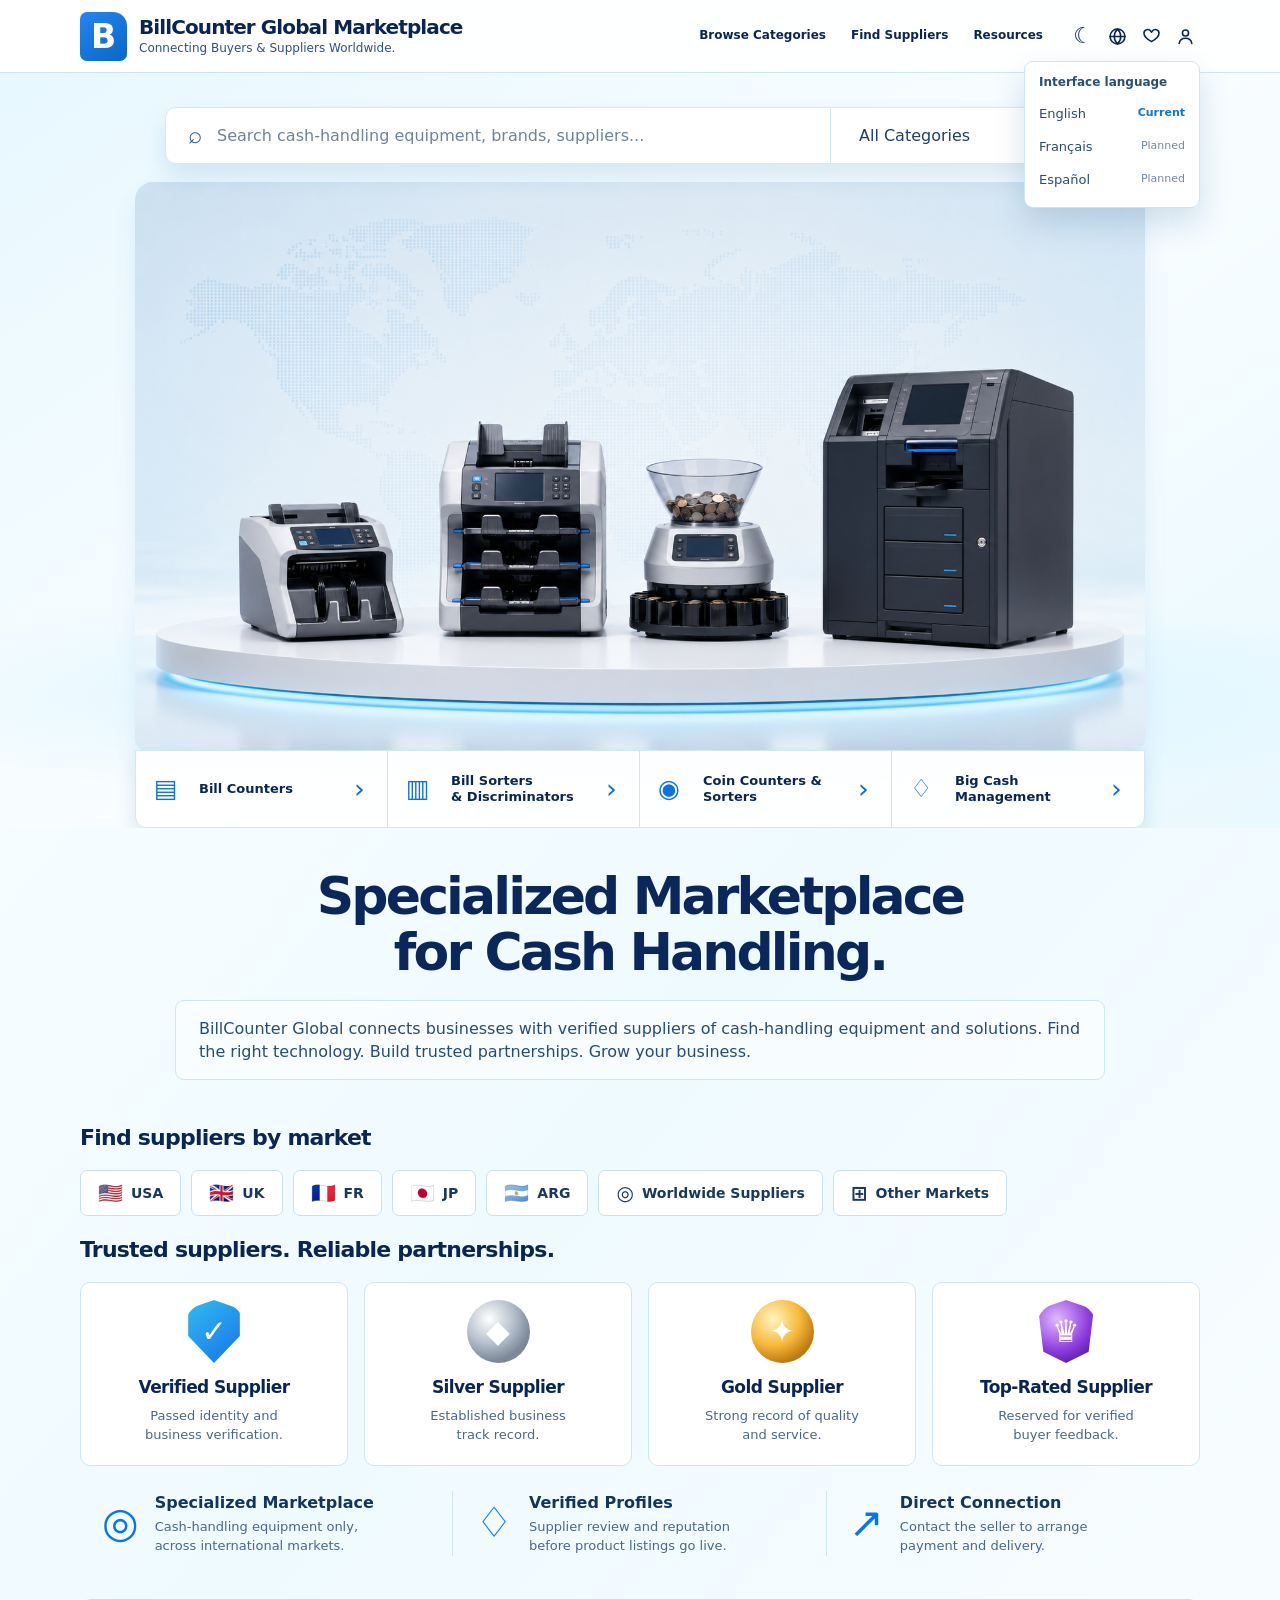
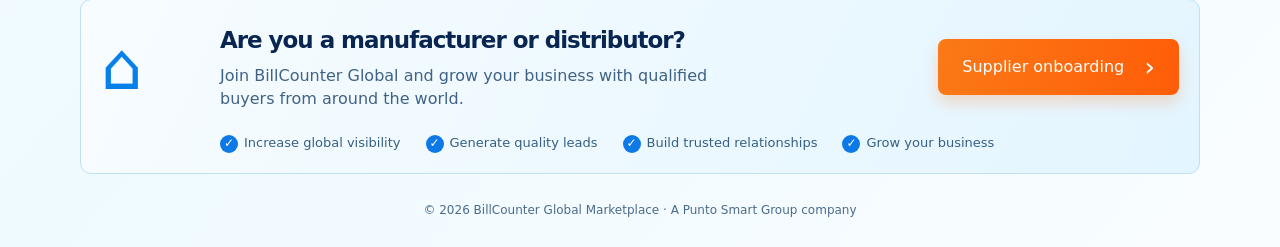
==== commit 17f97eae: "update" ====
--- a/index.html
+++ b/index.html
@@ -124,5 +124,6 @@
 
   <footer class="site-footer">© 2026 BillCounter Global Marketplace · A Punto Smart Group company</footer>
   <script src="script.js"></script>
+  <script src="theme.js"></script>
 </body>
 </html>
--- a/styles.css
+++ b/styles.css
@@ -18,6 +18,7 @@
 .icon-control{display:grid;place-items:center;width:30px;height:34px;padding:0;border:0;border-radius:6px;background:transparent;color:#092653;cursor:pointer}
 .icon-control:hover{background:#eaf7ff;color:#0870d9}
 .icon-control svg{width:21px;height:21px;fill:none;stroke:currentColor;stroke-width:1.8;stroke-linecap:round;stroke-linejoin:round}
+.theme-toggle{font-size:22px;line-height:1}
 .tool-popover{position:absolute;right:0;top:42px;z-index:35;display:grid;min-width:176px;padding:10px;border:1px solid #cde4f4;border-radius:9px;background:#fff;box-shadow:0 15px 32px rgba(13,82,134,.17)}
 .tool-popover strong{padding:2px 4px 7px;color:#235073;font-size:12px}
 .tool-popover span{display:flex;justify-content:space-between;gap:14px;padding:7px 4px;color:#264c72;font-size:13px}
@@ -250,6 +251,95 @@
   .supplier-note{font-size:12px}
 }
 
+/* User-selectable dark theme */
+html[data-theme="dark"]{color-scheme:dark}
+html[data-theme="dark"] body{background:linear-gradient(130deg,#08111d 0%,#0a1828 55%,#091522 100%);color:#e6f1ff}
+html[data-theme="dark"] .site-header{background:rgba(9,20,34,.95);border-color:#203850}
+html[data-theme="dark"] .brand-copy strong,
+html[data-theme="dark"] .main-nav a,
+html[data-theme="dark"] .icon-control{color:#edf6ff}
+html[data-theme="dark"] .brand-copy small{color:#a9c6e4}
+html[data-theme="dark"] .icon-control:hover{background:#172c42;color:#7edcff}
+html[data-theme="dark"] .showcase,
+html[data-theme="dark"] .catalog-hero{background:linear-gradient(145deg,#0a1b2b,#0d2538 55%,#09192a)}
+html[data-theme="dark"] .showcase:after{background:radial-gradient(ellipse at center,rgba(29,138,205,.2),transparent 66%)}
+html[data-theme="dark"] .search-bar,
+html[data-theme="dark"] .catalog-search,
+html[data-theme="dark"] .market-buttons a,
+html[data-theme="dark"] .market-buttons button,
+html[data-theme="dark"] .market-dropdown,
+html[data-theme="dark"] .trust-grid article,
+html[data-theme="dark"] .partner,
+html[data-theme="dark"] .catalog-sidebar,
+html[data-theme="dark"] .product-card,
+html[data-theme="dark"] .category-map-grid article,
+html[data-theme="dark"] .product-detail,
+html[data-theme="dark"] .supplier-form,
+html[data-theme="dark"] .access-card,
+html[data-theme="dark"] .account-form-card,
+html[data-theme="dark"] .onboarding-form,
+html[data-theme="dark"] .dashboard-card,
+html[data-theme="dark"] .admin-panel{background:#0e1d2d;border-color:#23415a;box-shadow:0 10px 24px rgba(0,0,0,.2)}
+html[data-theme="dark"] .search-input input,
+html[data-theme="dark"] .search-select select,
+html[data-theme="dark"] .catalog-search input,
+html[data-theme="dark"] .supplier-form input,
+html[data-theme="dark"] .supplier-form select,
+html[data-theme="dark"] .stack-form input,
+html[data-theme="dark"] .stack-form select,
+html[data-theme="dark"] .onboarding-form input,
+html[data-theme="dark"] .onboarding-form select,
+html[data-theme="dark"] .onboarding-form textarea{background:#0a1725;color:#e8f4ff;border-color:#29445b}
+html[data-theme="dark"] .search-select{border-color:#29445b}
+html[data-theme="dark"] .search-input input::placeholder,
+html[data-theme="dark"] .catalog-search input::placeholder{color:#98b5cf}
+html[data-theme="dark"] .category-dock,
+html[data-theme="dark"] .platform-wrap .category-dock{background:rgba(13,30,46,.96);border-color:#274660}
+html[data-theme="dark"] .category-dock a{border-color:#274660;color:#e0efff}
+html[data-theme="dark"] .category-dock a:hover{background:#16364d;color:#7edcff}
+html[data-theme="dark"] .intro h1,
+html[data-theme="dark"] .markets h2,
+html[data-theme="dark"] .trust h2,
+html[data-theme="dark"] .catalog-hero h1,
+html[data-theme="dark"] .catalog-results-head h2,
+html[data-theme="dark"] .category-map h2,
+html[data-theme="dark"] .category-map-grid h3,
+html[data-theme="dark"] .product-card h3,
+html[data-theme="dark"] .product-detail-copy h1,
+html[data-theme="dark"] .partner h2,
+html[data-theme="dark"] .trust-grid h3{color:#eef7ff}
+html[data-theme="dark"] .intro p,
+html[data-theme="dark"] .catalog-notice,
+html[data-theme="dark"] .supplier-note,
+html[data-theme="dark"] .listing-state{background:#102437;border-color:#294b66;color:#bbd5ed}
+html[data-theme="dark"] .market-buttons a,
+html[data-theme="dark"] .market-buttons button,
+html[data-theme="dark"] .market-dropdown,
+html[data-theme="dark"] .catalog-sidebar,
+html[data-theme="dark"] .category-strip a{color:#d9ecff;border-color:#294a64;background:#0f2132}
+html[data-theme="dark"] .market-buttons a:hover,
+html[data-theme="dark"] .market-buttons button:hover,
+html[data-theme="dark"] .category-strip a:hover,
+html[data-theme="dark"] .category-strip a.is-current{background:#16364d;border-color:#258ee8;color:#8ed5ff}
+html[data-theme="dark"] .trust-grid p,
+html[data-theme="dark"] .service-points p,
+html[data-theme="dark"] .partner p,
+html[data-theme="dark"] .catalog-hero>div>p:not(.eyebrow),
+html[data-theme="dark"] .product-description,
+html[data-theme="dark"] .detail-description,
+html[data-theme="dark"] .category-map-grid p,
+html[data-theme="dark"] .category-map-grid ul,
+html[data-theme="dark"] .product-type,
+html[data-theme="dark"] .listing-meta,
+html[data-theme="dark"] .result-count{color:#a9c6df}
+html[data-theme="dark"] .service-points>div{border-color:#29465d}
+html[data-theme="dark"] .service-points strong{color:#e5f3ff}
+html[data-theme="dark"] .site-footer{color:#91b4d3}
+html[data-theme="dark"] .tool-popover,
+html[data-theme="dark"] .tool-notice{background:#102236;border-color:#2a4963;color:#d8eafd}
+html[data-theme="dark"] .tool-popover strong,
+html[data-theme="dark"] .tool-popover span{color:#d8eafd}
+
 /* Catalogue and listing templates */
 .main-nav .is-current{color:var(--blue)}
 .catalog-hero{padding:58px 0 46px;background:linear-gradient(125deg,#e9f9ff,#fafdff 58%,#e9f7ff)}
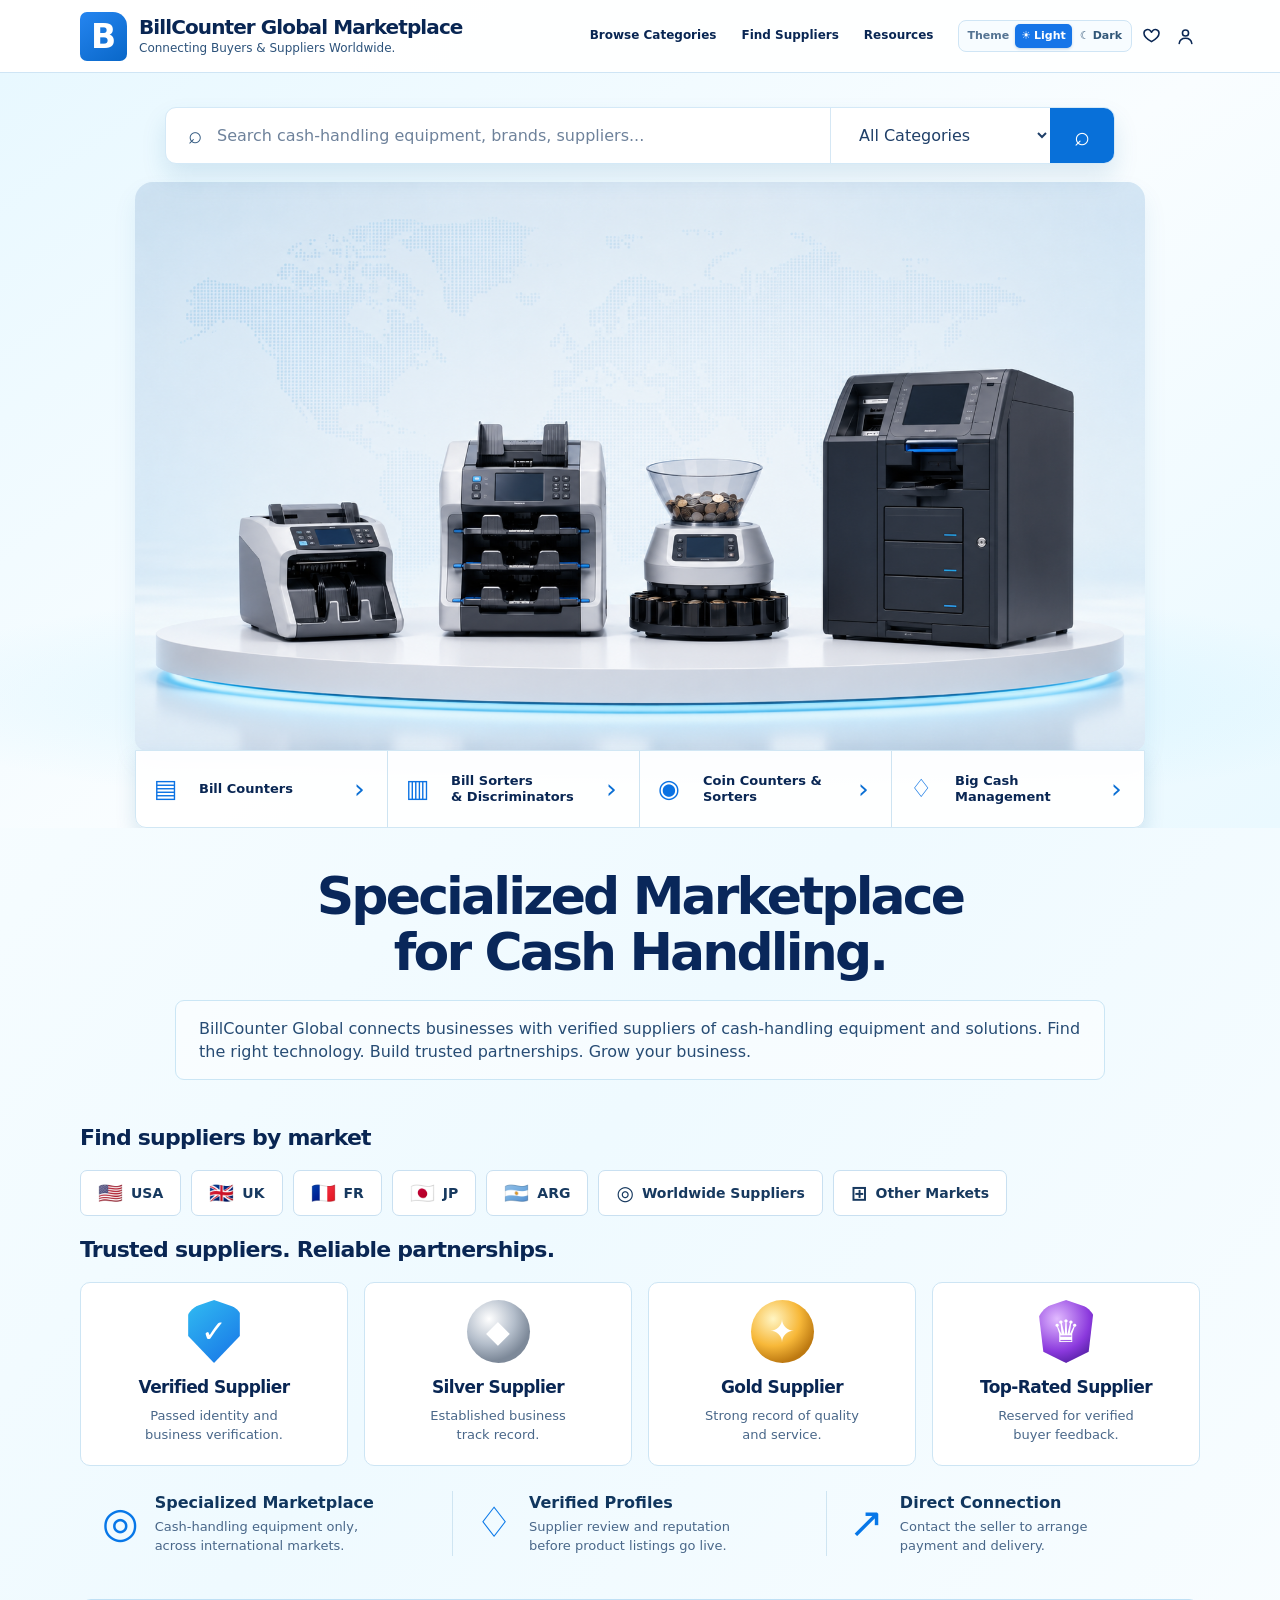
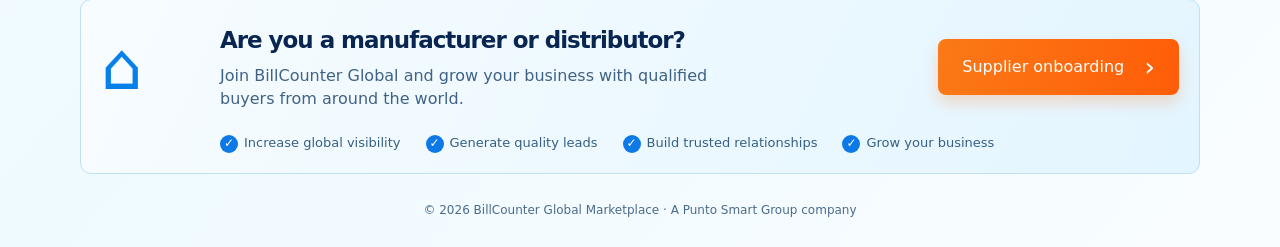
==== commit fb2b3f31: "Add files via upload" ====
--- a/index.html
+++ b/index.html
@@ -26,22 +26,12 @@
         <a href="#resources">Resources</a>
       </nav>
       <div class="header-tools" aria-label="Marketplace tools">
-        <button class="icon-control" id="language-toggle" type="button" aria-label="Interface language" aria-expanded="false">
-          <svg viewBox="0 0 24 24" aria-hidden="true"><circle cx="12" cy="12" r="8.5"/><path d="M3.5 12h17M12 3.5c2.5 2.4 3.7 5.2 3.7 8.5S14.5 18.1 12 20.5C9.5 18.1 8.3 15.3 8.3 12S9.5 5.9 12 3.5Z"/></svg>
-        </button>
         <a class="icon-control" href="buyer-dashboard.html" aria-label="Favorites">
           <svg viewBox="0 0 24 24" aria-hidden="true"><path d="M20.6 8.3c0 4.7-8.6 9.6-8.6 9.6S3.4 13 3.4 8.3A4.2 4.2 0 0 1 11 5.8L12 7l1-1.2a4.2 4.2 0 0 1 7.6 2.5Z"/></svg>
         </a>
         <a class="icon-control" href="auth.html" aria-label="Account access">
           <svg viewBox="0 0 24 24" aria-hidden="true"><circle cx="12" cy="8" r="3.5"/><path d="M4.8 20c.6-4 3.1-6 7.2-6s6.6 2 7.2 6"/></svg>
         </a>
-        <div class="tool-popover" id="language-menu" hidden>
-          <strong>Interface language</strong>
-          <span>English <b>Current</b></span>
-          <span>Français <em>Planned</em></span>
-          <span>Español <em>Planned</em></span>
-        </div>
-        <p class="tool-notice" id="tool-notice" role="status" hidden></p>
       </div>
 
     </div>
--- a/styles.css
+++ b/styles.css
@@ -18,7 +18,11 @@
 .icon-control{display:grid;place-items:center;width:30px;height:34px;padding:0;border:0;border-radius:6px;background:transparent;color:#092653;cursor:pointer}
 .icon-control:hover{background:#eaf7ff;color:#0870d9}
 .icon-control svg{width:21px;height:21px;fill:none;stroke:currentColor;stroke-width:1.8;stroke-linecap:round;stroke-linejoin:round}
-.theme-toggle{font-size:22px;line-height:1}
+.theme-control{display:flex;align-items:center;gap:2px;padding:3px;border:1px solid var(--line);border-radius:8px;background:#f7fcff;color:#315778;font-size:11px;font-weight:760}
+.theme-label{padding:0 4px 0 5px;color:#547392}
+.theme-control button{display:flex;align-items:center;gap:3px;padding:4px 6px;border:0;border-radius:5px;background:transparent;color:inherit;font:inherit;cursor:pointer}
+.theme-control button:hover{background:#e5f5ff}
+.theme-control button.is-active{background:#1675e8;color:#fff;box-shadow:0 1px 3px rgba(5,72,145,.22)}
 .tool-popover{position:absolute;right:0;top:42px;z-index:35;display:grid;min-width:176px;padding:10px;border:1px solid #cde4f4;border-radius:9px;background:#fff;box-shadow:0 15px 32px rgba(13,82,134,.17)}
 .tool-popover strong{padding:2px 4px 7px;color:#235073;font-size:12px}
 .tool-popover span{display:flex;justify-content:space-between;gap:14px;padding:7px 4px;color:#264c72;font-size:13px}
@@ -171,6 +175,9 @@
 .brand-mark{width:42px;height:44px;font-size:31px}
 .brand-copy strong{font-size:17px}
 .brand-copy small{font-size:10px}
+.theme-label,.theme-control button span{display:none}
+.theme-control{gap:1px;padding:2px}
+.theme-control button{padding:4px 6px;font-size:15px}
 .header-icons{gap:2px}
 .icon-button{font-size:21px}
 .showcase{padding-top:19px}
@@ -339,6 +346,9 @@
 html[data-theme="dark"] .tool-notice{background:#102236;border-color:#2a4963;color:#d8eafd}
 html[data-theme="dark"] .tool-popover strong,
 html[data-theme="dark"] .tool-popover span{color:#d8eafd}
+html[data-theme="dark"] .theme-control{border-color:#294b67;background:#12283d;color:#b9d7ee}
+html[data-theme="dark"] .theme-label{color:#9fc1dc}
+html[data-theme="dark"] .theme-control button:hover{background:#1a3b57}
 
 /* Catalogue and listing templates */
 .main-nav .is-current{color:var(--blue)}
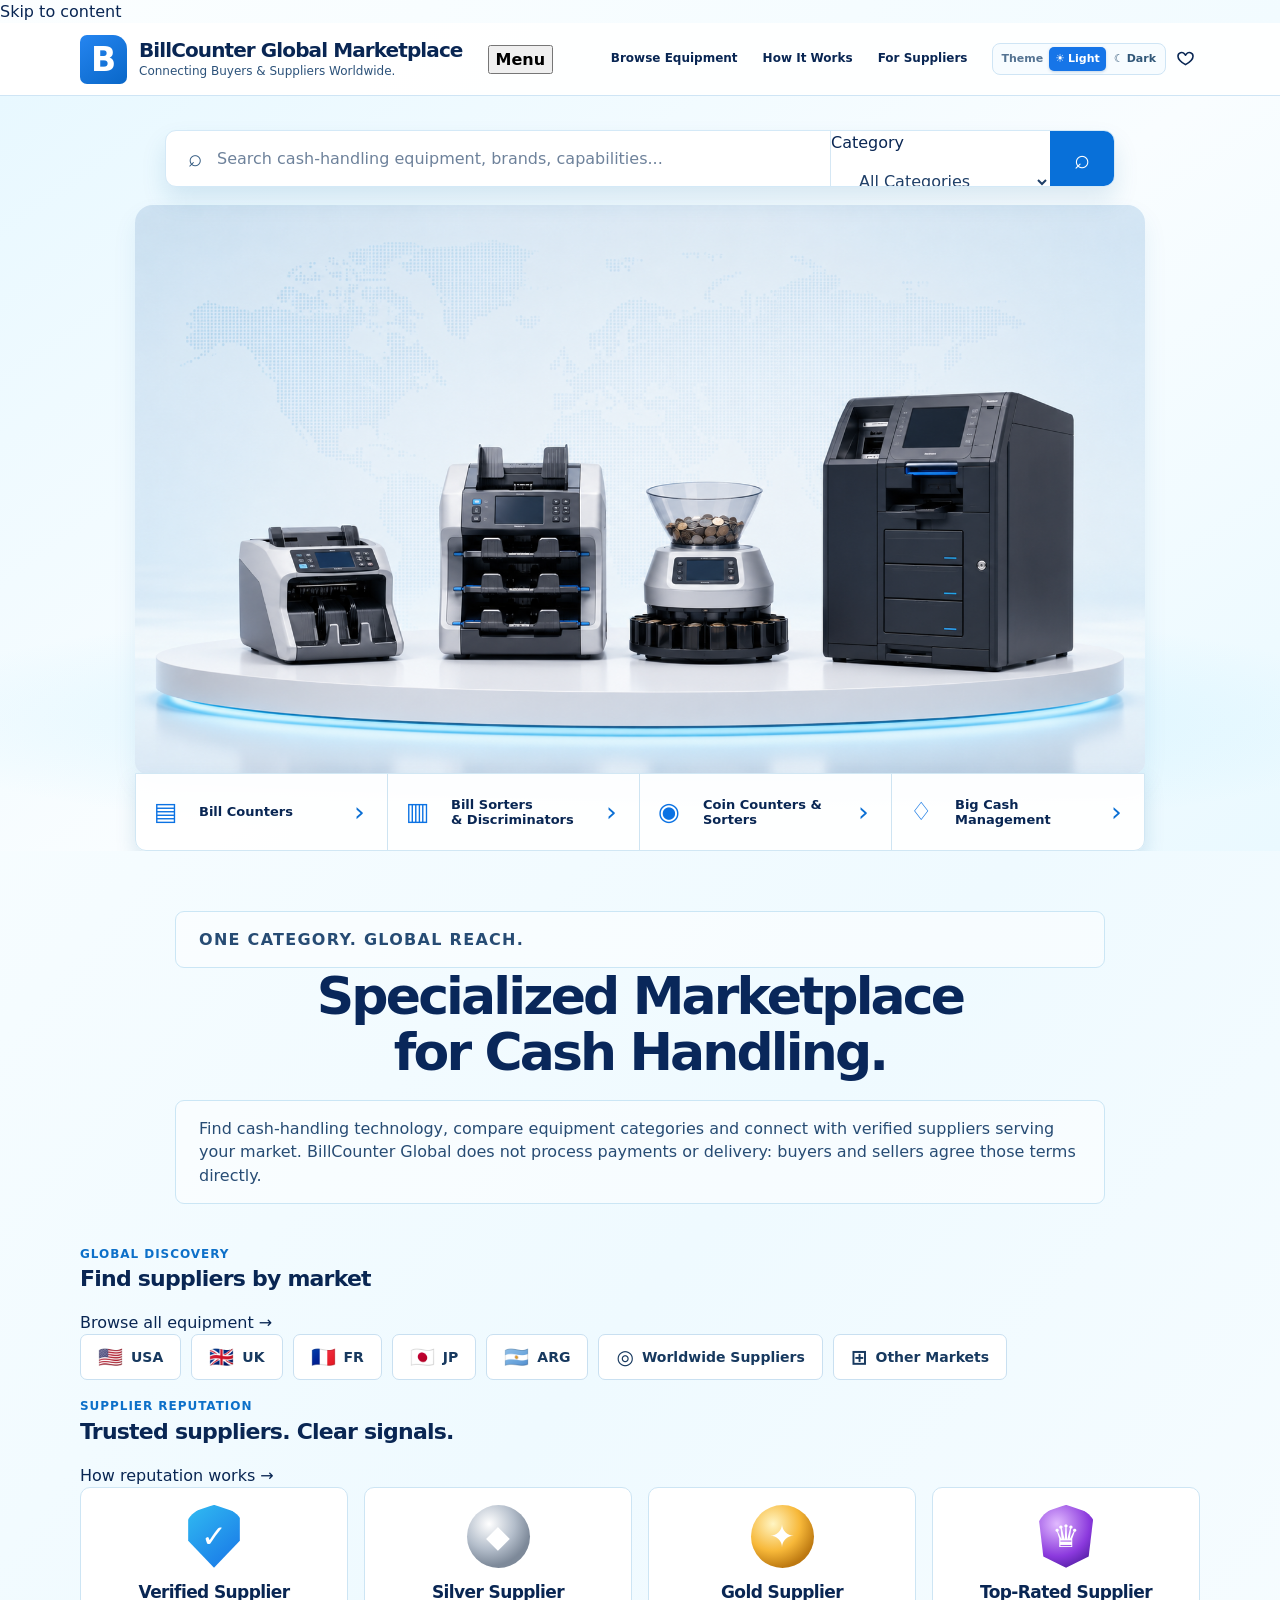
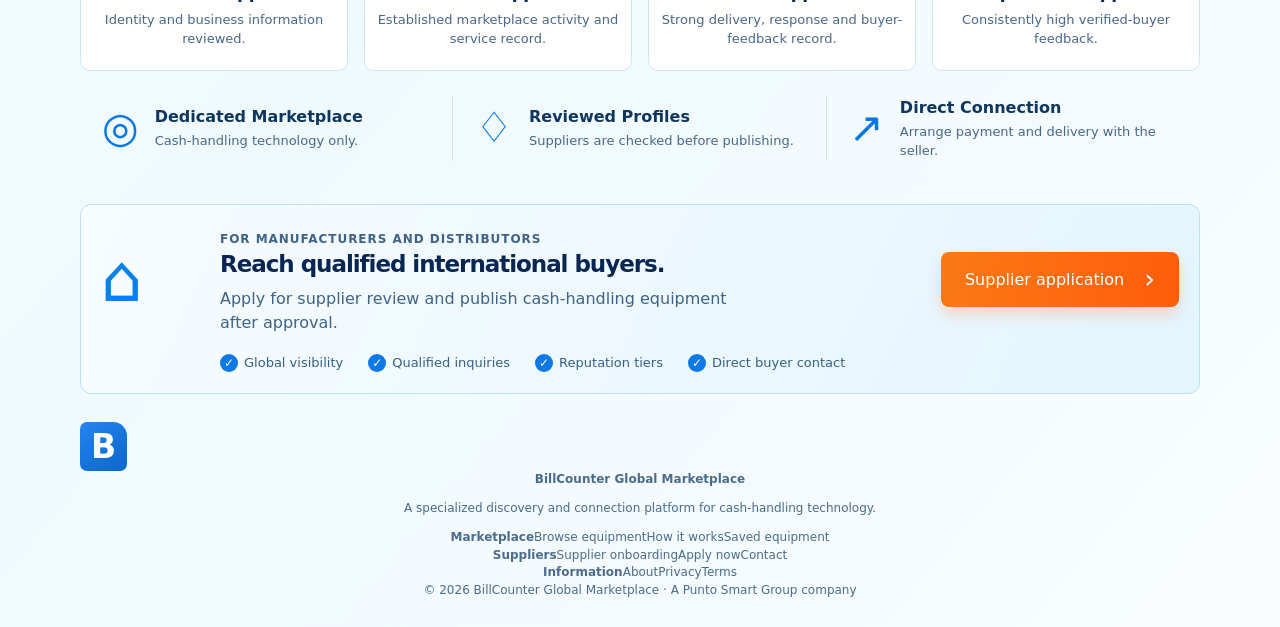
==== commit 500b940a: "Complete marketplace MVP: update index.html" ====
--- a/index.html
+++ b/index.html
@@ -3,59 +3,74 @@
 <head>
   <meta charset="utf-8">
   <meta name="viewport" content="width=device-width, initial-scale=1">
-  <meta name="description" content="BillCounter Global Marketplace connects buyers with cash-handling equipment suppliers worldwide.">
+  <meta name="description" content="BillCounter Global Marketplace connects buyers with verified suppliers of bill counters, banknote sorters, coin equipment and cash-management technology.">
   <meta name="theme-color" content="#f5fbff">
-  <title>BillCounter Global Marketplace | Cash Handling</title>
+  <link rel="canonical" href="https://www.billcounterglobal.com/">
+  <title>BillCounter Global Marketplace | Cash-Handling Equipment</title>
   <meta property="og:title" content="BillCounter Global Marketplace">
-  <meta property="og:description" content="Connecting buyers and suppliers worldwide for cash-handling equipment.">
+  <meta property="og:description" content="A specialized global marketplace for cash-handling technology.">
   <meta property="og:type" content="website">
-  <meta property="og:image" content="assets/cash-handling-hero-v1.png">
+  <meta property="og:url" content="https://www.billcounterglobal.com/">
+  <meta property="og:image" content="https://www.billcounterglobal.com/assets/cash-handling-hero-v1.png">
+  <meta name="twitter:card" content="summary_large_image">
+  <link rel="icon" href="favicon.svg" type="image/svg+xml">
+  <link rel="manifest" href="site.webmanifest">
   <link rel="stylesheet" href="styles.css">
+  <script type="application/ld+json">
+  {
+    "@context":"https://schema.org",
+    "@type":"WebSite",
+    "name":"BillCounter Global Marketplace",
+    "url":"https://www.billcounterglobal.com/",
+    "description":"Specialized marketplace for cash-handling equipment.",
+    "potentialAction":{
+      "@type":"SearchAction",
+      "target":"https://www.billcounterglobal.com/catalog.html?q={search_term_string}",
+      "query-input":"required name=search_term_string"
+    }
+  }
+  </script>
 </head>
 <body>
+  <a class="skip-link" href="#main-content">Skip to content</a>
   <header class="site-header">
     <div class="shell header-inner">
-      <a class="brand" href="#top" aria-label="BillCounter Global Marketplace home">
+      <a class="brand" href="index.html" aria-label="BillCounter Global Marketplace home">
         <span class="brand-mark" aria-hidden="true">B</span>
         <span class="brand-copy"><strong>BillCounter Global Marketplace</strong><small>Connecting Buyers &amp; Suppliers Worldwide.</small></span>
       </a>
-
-      <nav class="main-nav" aria-label="Primary navigation">
-        <a href="catalog.html">Browse Categories</a>
-        <a href="catalog.html#markets">Find Suppliers</a>
-        <a href="#resources">Resources</a>
+      <button class="menu-toggle" type="button" aria-expanded="false" aria-controls="primary-nav"><span></span><span></span><span></span><b>Menu</b></button>
+      <nav class="main-nav" id="primary-nav" aria-label="Primary navigation">
+        <a href="catalog.html">Browse Equipment</a>
+        <a href="how-it-works.html">How It Works</a>
+        <a href="supplier-onboarding.html">For Suppliers</a>
       </nav>
-      <div class="header-tools" aria-label="Marketplace tools">
-        <a class="icon-control" href="buyer-dashboard.html" aria-label="Favorites">
+      <div class="header-tools" aria-label="Site tools">
+        <a class="icon-control" href="buyer-dashboard.html" aria-label="Saved equipment">
           <svg viewBox="0 0 24 24" aria-hidden="true"><path d="M20.6 8.3c0 4.7-8.6 9.6-8.6 9.6S3.4 13 3.4 8.3A4.2 4.2 0 0 1 11 5.8L12 7l1-1.2a4.2 4.2 0 0 1 7.6 2.5Z"/></svg>
         </a>
-        <a class="icon-control" href="auth.html" aria-label="Account access">
-          <svg viewBox="0 0 24 24" aria-hidden="true"><circle cx="12" cy="8" r="3.5"/><path d="M4.8 20c.6-4 3.1-6 7.2-6s6.6 2 7.2 6"/></svg>
-        </a>
       </div>
-
     </div>
   </header>
 
-  <main id="top">
+  <main id="main-content">
     <section class="showcase" id="categories">
       <div class="shell">
         <form class="search-bar" id="market-search" role="search" action="catalog.html">
-          <label class="search-input"><span aria-hidden="true">⌕</span><input id="equipment-search" name="q" type="search" placeholder="Search cash-handling equipment, brands, suppliers..." autocomplete="off"></label>
-          <label class="search-select"><select id="category-search" name="category" aria-label="Category"><option value="">All Categories</option><option>Bill Counters</option><option>Bill Sorters &amp; Discriminators</option><option>Coin Counters &amp; Sorters</option><option>Big Cash Management</option></select></label>
+          <label class="search-input"><span aria-hidden="true">⌕</span><input id="equipment-search" name="q" type="search" placeholder="Search cash-handling equipment, brands, capabilities..." autocomplete="off"></label>
+          <label class="search-select"><span class="sr-only">Category</span><select id="category-search" name="category"><option value="">All Categories</option><option>Bill Counters</option><option>Bill Sorters &amp; Discriminators</option><option>Coin Counters &amp; Sorters</option><option>Big Cash Management</option></select></label>
           <button type="submit" class="search-submit" aria-label="Search">⌕</button>
         </form>
         <p class="search-feedback" id="search-feedback" role="status"></p>
 
         <div class="platform-wrap">
           <div class="hero-equipment" aria-label="Browse equipment categories">
-            <img src="assets/cash-handling-hero-v1.png" alt="Banknote counter, banknote sorter, coin sorter and cash management equipment on a display platform.">
+            <img src="assets/cash-handling-hero-v1.png" width="1672" height="941" fetchpriority="high" alt="Bill counter, banknote sorter, coin sorter and large cash-management equipment displayed on a platform.">
             <a class="hero-hotspot hotspot-counter" href="catalog.html?category=Bill%20Counters" aria-label="Browse Bill Counters"></a>
             <a class="hero-hotspot hotspot-sorter" href="catalog.html?category=Bill%20Sorters%20%26%20Discriminators" aria-label="Browse Bill Sorters and Discriminators"></a>
             <a class="hero-hotspot hotspot-coin" href="catalog.html?category=Coin%20Counters%20%26%20Sorters" aria-label="Browse Coin Counters and Sorters"></a>
             <a class="hero-hotspot hotspot-cash" href="catalog.html?category=Big%20Cash%20Management" aria-label="Browse Big Cash Management"></a>
           </div>
-
           <div class="category-dock" aria-label="Equipment categories">
             <a href="catalog.html?category=Bill%20Counters"><span class="dock-icon">▤</span><span>Bill Counters</span><b>›</b></a>
             <a href="catalog.html?category=Bill%20Sorters%20%26%20Discriminators"><span class="dock-icon">▥</span><span>Bill Sorters<br>&amp; Discriminators</span><b>›</b></a>
@@ -66,53 +81,62 @@
       </div>
     </section>
 
-    <section class="intro shell" id="marketplace">
+    <section class="intro shell">
+      <p class="eyebrow">One category. Global reach.</p>
       <h1>Specialized Marketplace<br>for Cash Handling.</h1>
-      <p>BillCounter Global connects businesses with verified suppliers of cash-handling equipment and solutions. Find the right technology. Build trusted partnerships. Grow your business.</p>
+      <p>Find cash-handling technology, compare equipment categories and connect with verified suppliers serving your market. BillCounter Global does not process payments or delivery: buyers and sellers agree those terms directly.</p>
     </section>
 
     <section class="markets shell" id="markets">
-      <h2>Find suppliers by market</h2>
+      <div class="section-heading"><div><p class="eyebrow">Global discovery</p><h2>Find suppliers by market</h2></div><a href="catalog.html">Browse all equipment →</a></div>
       <div class="market-buttons">
         <a href="catalog.html?market=USA"><span>🇺🇸</span> USA</a><a href="catalog.html?market=UK"><span>🇬🇧</span> UK</a><a href="catalog.html?market=France"><span>🇫🇷</span> FR</a><a href="catalog.html?market=Japan"><span>🇯🇵</span> JP</a><a href="catalog.html?market=Argentina"><span>🇦🇷</span> ARG</a>
-        <button type="button" id="worldwide-toggle"><span>◎</span> Worldwide Suppliers</button>
-        <button type="button" id="markets-toggle"><span>⊞</span> Other Markets</button>
+        <button type="button" id="worldwide-toggle" aria-expanded="false" aria-controls="worldwide-list"><span>◎</span> Worldwide Suppliers</button>
+        <button type="button" id="markets-toggle" aria-expanded="false" aria-controls="other-markets-list"><span>⊞</span> Other Markets</button>
       </div>
       <div class="market-dropdown" id="worldwide-list" hidden>
-        <strong>Suppliers shipping worldwide</strong>
-        <div class="supplier-pills"><span>Verified manufacturer</span><span>Gold supplier</span><span>Multi-market distributor</span><span>International support</span></div>
+        <strong>Worldwide supplier route</strong>
+        <p>Explore equipment from suppliers able to arrange international delivery. Coverage is confirmed on each live listing.</p>
+        <a href="catalog.html?market=Worldwide">Explore worldwide listings →</a>
       </div>
       <div class="market-dropdown country-list" id="other-markets-list" hidden>
-        <strong>Other Markets</strong>
-        <div><span>Germany</span><span>Italy</span><span>Spain</span><span>Portugal</span><span>Netherlands</span><span>Belgium</span><span>Switzerland</span><span>Sweden</span><span>Norway</span><span>Denmark</span><span>Poland</span><span>Turkey</span><span>Mexico</span><span>Brazil</span><span>Chile</span><span>Colombia</span><span>Peru</span><span>Australia</span><span>South Korea</span><span>India</span></div>
+        <strong>Other markets</strong>
+        <div><a href="catalog.html?market=Germany">Germany</a><a href="catalog.html?market=Italy">Italy</a><a href="catalog.html?market=Spain">Spain</a><a href="catalog.html?market=Portugal">Portugal</a><a href="catalog.html?market=Netherlands">Netherlands</a><a href="catalog.html?market=Belgium">Belgium</a><a href="catalog.html?market=Switzerland">Switzerland</a><a href="catalog.html?market=Sweden">Sweden</a><a href="catalog.html?market=Norway">Norway</a><a href="catalog.html?market=Denmark">Denmark</a><a href="catalog.html?market=Poland">Poland</a><a href="catalog.html?market=Turkey">Turkey</a><a href="catalog.html?market=Mexico">Mexico</a><a href="catalog.html?market=Brazil">Brazil</a><a href="catalog.html?market=Chile">Chile</a><a href="catalog.html?market=Colombia">Colombia</a><a href="catalog.html?market=Peru">Peru</a><a href="catalog.html?market=Australia">Australia</a><a href="catalog.html?market=South%20Korea">South Korea</a><a href="catalog.html?market=India">India</a></div>
       </div>
     </section>
 
-    <section class="trust shell" id="resources">
-      <h2>Trusted suppliers. Reliable partnerships.</h2>
+    <section class="trust shell" id="trust">
+      <div class="section-heading"><div><p class="eyebrow">Supplier reputation</p><h2>Trusted suppliers. Clear signals.</h2></div><a href="how-it-works.html#reputation">How reputation works →</a></div>
       <div class="trust-grid">
-        <article><span class="medal verified">✓</span><h3>Verified Supplier</h3><p>Passed identity and<br>business verification.</p></article>
-        <article><span class="medal silver">◆</span><h3>Silver Supplier</h3><p>Established business<br>track record.</p></article>
-        <article><span class="medal gold">✦</span><h3>Gold Supplier</h3><p>Strong record of quality<br>and service.</p></article>
-        <article><span class="medal top">♛</span><h3>Top-Rated Supplier</h3><p>Reserved for verified<br>buyer feedback.</p></article>
+        <article><span class="medal verified">✓</span><h3>Verified Supplier</h3><p>Identity and business information reviewed.</p></article>
+        <article><span class="medal silver">◆</span><h3>Silver Supplier</h3><p>Established marketplace activity and service record.</p></article>
+        <article><span class="medal gold">✦</span><h3>Gold Supplier</h3><p>Strong delivery, response and buyer-feedback record.</p></article>
+        <article><span class="medal top">♛</span><h3>Top-Rated Supplier</h3><p>Consistently high verified-buyer feedback.</p></article>
       </div>
-
       <div class="service-points">
-        <div><span>◎</span><p><strong>Specialized Marketplace</strong>Cash-handling equipment only,<br>across international markets.</p></div>
-        <div><span>♢</span><p><strong>Verified Profiles</strong>Supplier review and reputation<br>before product listings go live.</p></div>
-        <div><span>↗</span><p><strong>Direct Connection</strong>Contact the seller to arrange<br>payment and delivery.</p></div>
+        <div><span>◎</span><p><strong>Dedicated Marketplace</strong>Cash-handling technology only.</p></div>
+        <div><span>♢</span><p><strong>Reviewed Profiles</strong>Suppliers are checked before publishing.</p></div>
+        <div><span>↗</span><p><strong>Direct Connection</strong>Arrange payment and delivery with the seller.</p></div>
       </div>
     </section>
 
     <section class="partner shell" id="partner">
       <div class="partner-symbol" aria-hidden="true">⌂</div>
-      <div><h2>Are you a manufacturer or distributor?</h2><p>Join BillCounter Global and grow your business with qualified buyers from around the world.</p></div>
-      <a class="partner-button" href="supplier-onboarding.html">Supplier onboarding <span>›</span></a>
-      <ul><li>Increase global visibility</li><li>Generate quality leads</li><li>Build trusted relationships</li><li>Grow your business</li></ul>
+      <div><p class="eyebrow">For manufacturers and distributors</p><h2>Reach qualified international buyers.</h2><p>Apply for supplier review and publish cash-handling equipment after approval.</p></div>
+      <a class="partner-button" href="https://forms.gle/TkAvEChdgiLozyor5" target="_blank" rel="noopener">Supplier application <span>›</span></a>
+      <ul><li>Global visibility</li><li>Qualified inquiries</li><li>Reputation tiers</li><li>Direct buyer contact</li></ul>
     </section>
   </main>
 
-  <footer class="site-footer">© 2026 BillCounter Global Marketplace · A Punto Smart Group company</footer>
+  <footer class="site-footer">
+    <div class="shell footer-grid">
+      <div><a class="footer-brand" href="index.html"><span class="brand-mark">B</span><strong>BillCounter Global Marketplace</strong></a><p>A specialized discovery and connection platform for cash-handling technology.</p></div>
+      <nav aria-label="Marketplace links"><strong>Marketplace</strong><a href="catalog.html">Browse equipment</a><a href="how-it-works.html">How it works</a><a href="buyer-dashboard.html">Saved equipment</a></nav>
+      <nav aria-label="Supplier links"><strong>Suppliers</strong><a href="supplier-onboarding.html">Supplier onboarding</a><a href="https://forms.gle/TkAvEChdgiLozyor5" target="_blank" rel="noopener">Apply now</a><a href="mailto:billcounter.srl@gmail.com">Contact</a></nav>
+      <nav aria-label="Legal links"><strong>Information</strong><a href="about.html">About</a><a href="privacy.html">Privacy</a><a href="terms.html">Terms</a></nav>
+    </div>
+    <div class="shell footer-bottom">© 2026 BillCounter Global Marketplace · A Punto Smart Group company</div>
+  </footer>
   <script src="script.js"></script>
   <script src="theme.js"></script>
 </body>
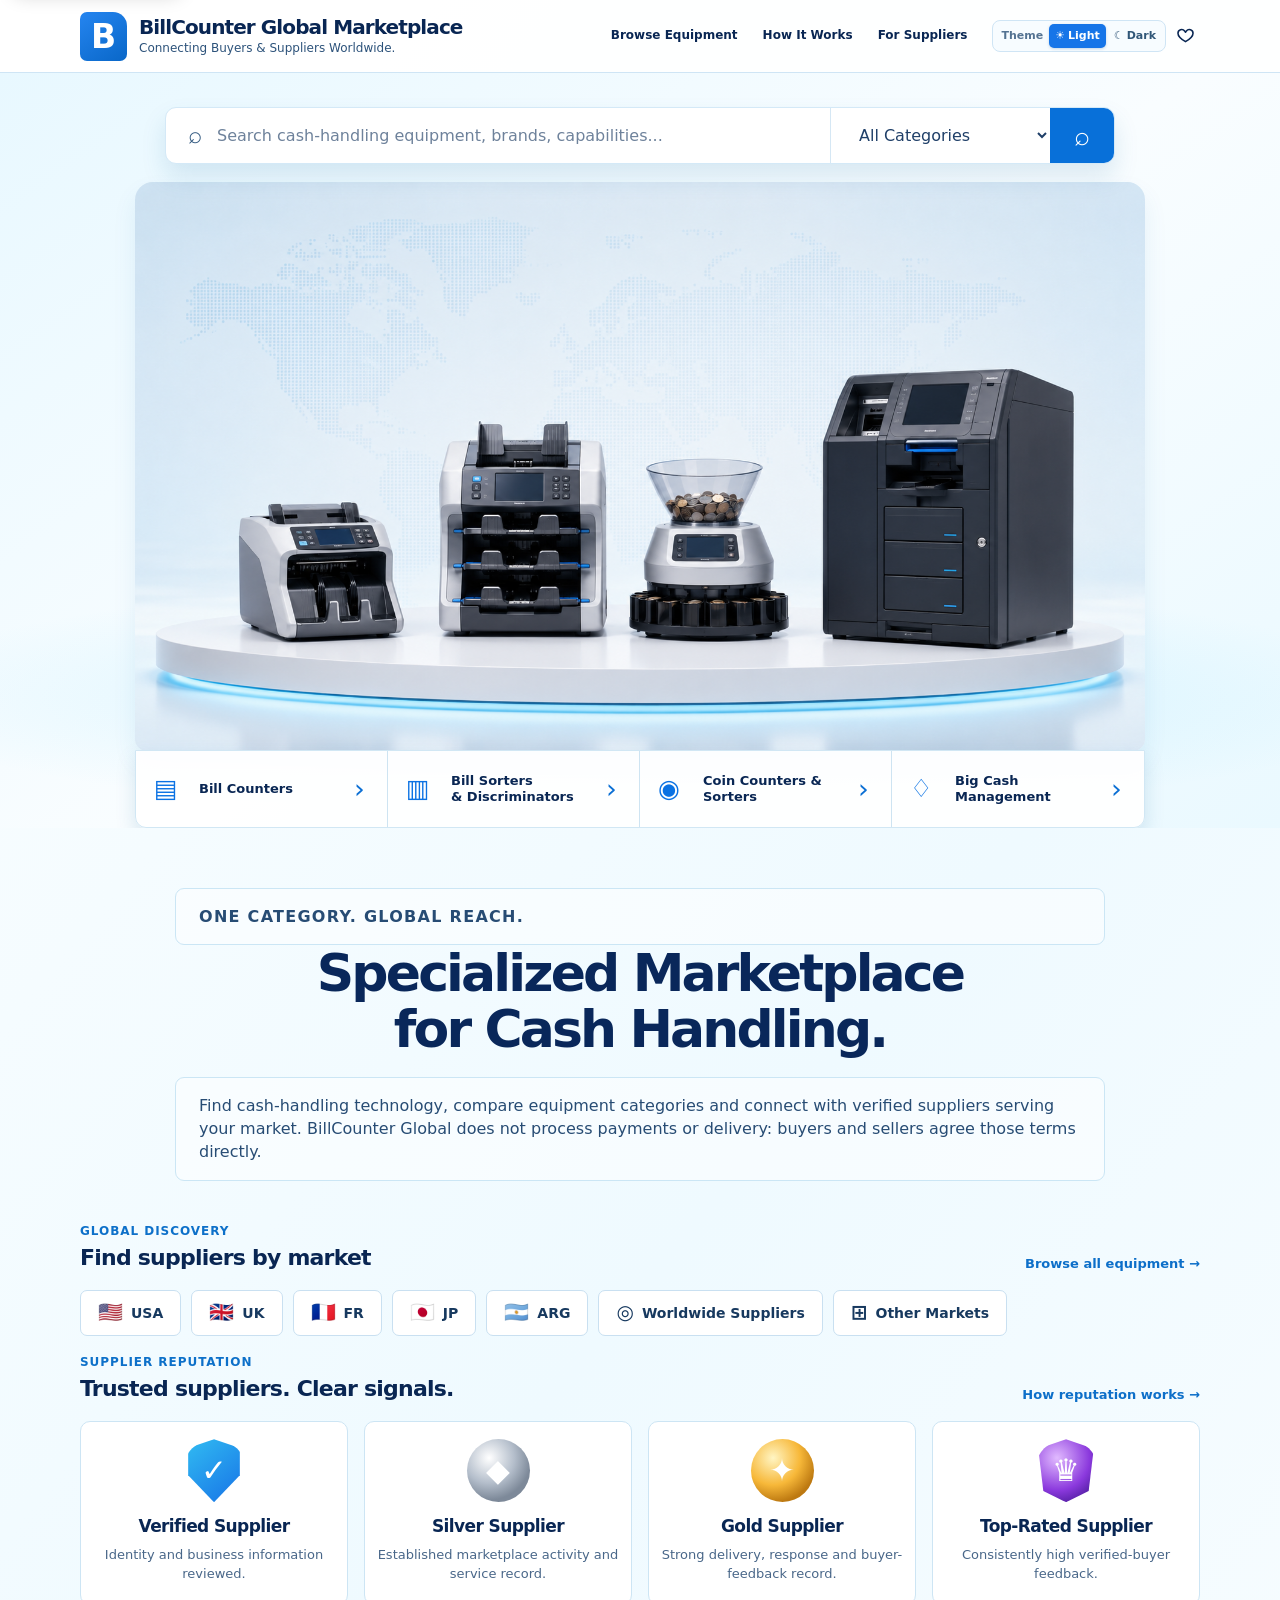
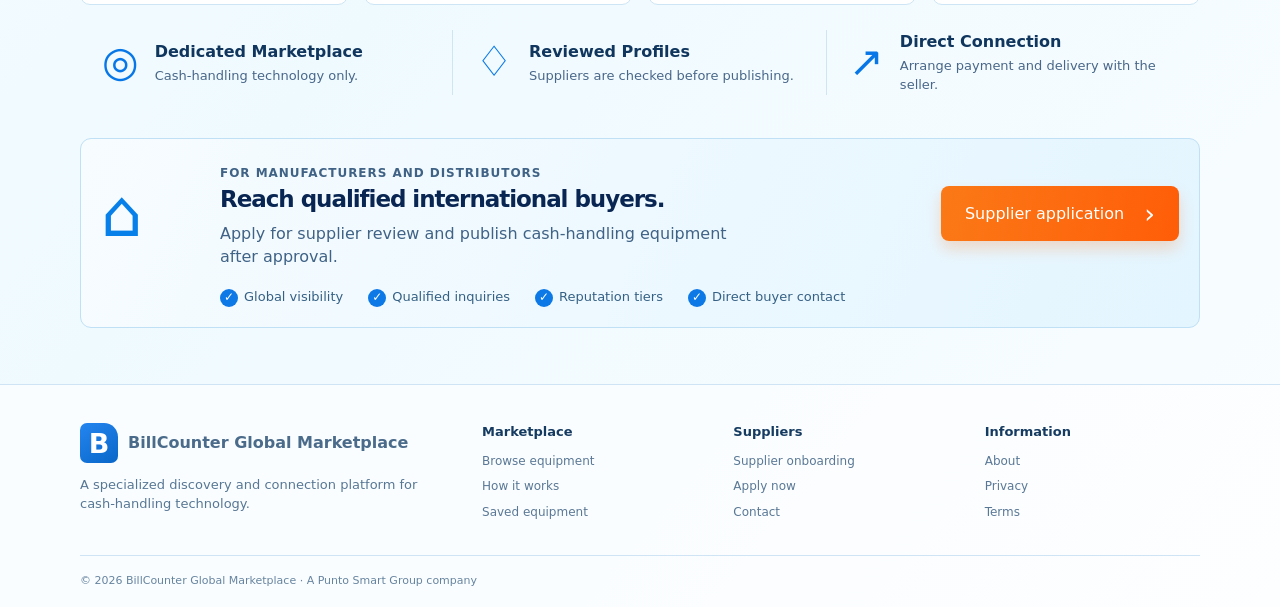
==== commit be2da6b7: "Add files via upload" ====
--- a/index.html
+++ b/index.html
@@ -3,31 +3,60 @@
 <head>
   <meta charset="utf-8">
   <meta name="viewport" content="width=device-width, initial-scale=1">
-  <meta name="description" content="BillCounter Global Marketplace connects buyers with verified suppliers of bill counters, banknote sorters, coin equipment and cash-management technology.">
+  <meta name="description" content="Explore bill counters, banknote sorters, coin counters and cash-management technology. BillCounter Global connects buyers with verified suppliers worldwide.">
+  <meta name="robots" content="index,follow,max-image-preview:large">
   <meta name="theme-color" content="#f5fbff">
   <link rel="canonical" href="https://www.billcounterglobal.com/">
-  <title>BillCounter Global Marketplace | Cash-Handling Equipment</title>
-  <meta property="og:title" content="BillCounter Global Marketplace">
-  <meta property="og:description" content="A specialized global marketplace for cash-handling technology.">
+  <title>Cash-Handling Equipment Marketplace | BillCounter Global</title>
+  <meta property="og:site_name" content="BillCounter Global Marketplace">
+  <meta property="og:title" content="Cash-Handling Equipment Marketplace | BillCounter Global">
+  <meta property="og:description" content="A specialized global marketplace for bill counters, banknote sorters, coin equipment and cash-management technology.">
   <meta property="og:type" content="website">
   <meta property="og:url" content="https://www.billcounterglobal.com/">
   <meta property="og:image" content="https://www.billcounterglobal.com/assets/cash-handling-hero-v1.png">
+  <meta property="og:image:alt" content="Bill counter, banknote sorter, coin sorter and cash-management equipment.">
   <meta name="twitter:card" content="summary_large_image">
+  <meta name="twitter:title" content="Cash-Handling Equipment Marketplace | BillCounter Global">
+  <meta name="twitter:description" content="Connect with verified suppliers of cash-handling technology worldwide.">
+  <meta name="twitter:image" content="https://www.billcounterglobal.com/assets/cash-handling-hero-v1.png">
   <link rel="icon" href="favicon.svg" type="image/svg+xml">
   <link rel="manifest" href="site.webmanifest">
   <link rel="stylesheet" href="styles.css">
   <script type="application/ld+json">
   {
     "@context":"https://schema.org",
-    "@type":"WebSite",
-    "name":"BillCounter Global Marketplace",
-    "url":"https://www.billcounterglobal.com/",
-    "description":"Specialized marketplace for cash-handling equipment.",
-    "potentialAction":{
-      "@type":"SearchAction",
-      "target":"https://www.billcounterglobal.com/catalog.html?q={search_term_string}",
-      "query-input":"required name=search_term_string"
-    }
+    "@graph":[
+      {
+        "@type":"Organization",
+        "@id":"https://www.billcounterglobal.com/#organization",
+        "name":"BillCounter Global Marketplace",
+        "url":"https://www.billcounterglobal.com/",
+        "logo":"https://www.billcounterglobal.com/favicon.svg",
+        "email":"billcounter.srl@gmail.com",
+        "description":"A Punto Smart Group marketplace focused on cash-handling technology."
+      },
+      {
+        "@type":"WebSite",
+        "@id":"https://www.billcounterglobal.com/#website",
+        "name":"BillCounter Global Marketplace",
+        "url":"https://www.billcounterglobal.com/",
+        "description":"Specialized marketplace for cash-handling equipment.",
+        "publisher":{"@id":"https://www.billcounterglobal.com/#organization"},
+        "potentialAction":{
+          "@type":"SearchAction",
+          "target":"https://www.billcounterglobal.com/catalog.html?q={search_term_string}",
+          "query-input":"required name=search_term_string"
+        }
+      },
+      {
+        "@type":"WebPage",
+        "@id":"https://www.billcounterglobal.com/#webpage",
+        "url":"https://www.billcounterglobal.com/",
+        "name":"Cash-Handling Equipment Marketplace | BillCounter Global",
+        "isPartOf":{"@id":"https://www.billcounterglobal.com/#website"},
+        "about":["Bill counters","Banknote sorters","Coin counters","Cash management equipment"]
+      }
+    ]
   }
   </script>
 </head>
--- a/styles.css
+++ b/styles.css
@@ -547,3 +547,137 @@
   .buy-card{padding:20px}
   .buy-steps{grid-template-columns:1fr}
 }
+
+/* Production MVP shell, accessibility and content pages */
+:focus-visible{outline:3px solid #ff8a24;outline-offset:3px}
+.skip-link{position:fixed;left:14px;top:10px;z-index:1000;padding:10px 14px;border-radius:7px;background:#fff;color:#083a6b;font-weight:800;transform:translateY(-150%);box-shadow:0 6px 20px rgba(0,0,0,.2)}
+.skip-link:focus{transform:translateY(0)}
+.sr-only{position:absolute!important;width:1px!important;height:1px!important;padding:0!important;margin:-1px!important;overflow:hidden!important;clip:rect(0,0,0,0)!important;white-space:nowrap!important;border:0!important}
+.menu-toggle{display:none;align-items:center;justify-content:center;flex-direction:column;gap:4px;width:43px;height:43px;padding:0;border:1px solid var(--line);border-radius:8px;background:transparent;color:var(--ink);cursor:pointer}
+.menu-toggle span{display:block;width:19px;height:2px;border-radius:2px;background:currentColor}
+.menu-toggle b{position:absolute;width:1px;height:1px;overflow:hidden;clip:rect(0,0,0,0)}
+.section-heading{display:flex;justify-content:space-between;align-items:end;gap:20px;margin-bottom:16px}
+.section-heading h2{margin:2px 0 0}
+.section-heading>a{color:#0d6fc9;font-size:13px;font-weight:800}
+.country-list a,.sidebar-market-links a{display:inline-flex;padding:6px 9px;border-radius:99px;background:#effaff;color:#246094;font-size:12px;font-weight:750}
+.country-list>div,.sidebar-market-links{display:flex;flex-wrap:wrap;gap:7px;margin-top:10px}
+.filter-panel small{display:block;margin-top:12px;color:#6886a0;line-height:1.45}
+.consent-field{display:grid!important;grid-template-columns:20px 1fr;align-items:start;gap:8px!important;font-weight:600!important;line-height:1.35}
+.consent-field input{width:17px!important;min-height:17px!important;margin-top:2px}
+.form-help{max-width:550px;color:#62809a;font-size:12px}
+.form-result a{color:#0768bd;text-decoration:underline}
+
+.site-footer{margin-top:56px;padding:38px 0 18px;border-top:1px solid var(--line);background:rgba(255,255,255,.62);text-align:left}
+.footer-grid{display:grid;grid-template-columns:1.7fr repeat(3,1fr);gap:36px}
+.footer-grid>div>p{max-width:340px;color:#587794;font-size:13px}
+.footer-brand{display:flex;align-items:center;gap:10px}
+.footer-brand .brand-mark{width:38px;height:40px;font-size:27px}
+.footer-brand strong{font-size:16px}
+.footer-grid nav{display:grid;align-content:start;gap:8px}
+.footer-grid nav strong{margin-bottom:3px;color:#163b61;font-size:13px}
+.footer-grid nav a{color:#5a7895;font-size:12px}
+.footer-grid nav a:hover{color:#0870d9}
+.footer-bottom{display:flex;justify-content:flex-start;align-items:center;flex-wrap:wrap;gap:16px;margin-top:28px;padding-top:17px;border-top:1px solid var(--line);color:#66849f;font-size:11px}
+.footer-bottom span{margin-left:auto}
+.simple-footer{margin-top:30px;padding-top:5px}
+
+.content-page,.legal-page{padding:58px 0 70px}
+.content-hero{max-width:890px;margin-bottom:34px}
+.content-hero h1,.legal-page h1,.error-page h1{margin:6px 0 14px;font-size:clamp(39px,5vw,66px);line-height:1.02;letter-spacing:-.06em}
+.content-hero>p:not(.eyebrow){max-width:760px;margin:0;color:#456a8d;font-size:19px}
+.flow-grid{display:grid;grid-template-columns:repeat(4,1fr);gap:14px;margin-bottom:26px}
+.flow-grid article,.supplier-benefits article{padding:22px;border:1px solid #cbe5f4;border-radius:12px;background:#fff}
+.flow-grid b{color:#0b75d7;font-size:13px}
+.flow-grid h2,.supplier-benefits h2{margin:15px 0 7px;font-size:21px;letter-spacing:-.04em}
+.flow-grid p,.supplier-benefits p{margin:0;color:#557695;font-size:13px}
+.content-section{margin-top:24px;padding:28px;border:1px solid #cbe5f4;border-radius:13px;background:#fff}
+.content-section h2{margin:4px 0 12px;font-size:30px;letter-spacing:-.05em}
+.content-section p{color:#4c6d8c}
+.split-section{display:grid;grid-template-columns:1fr 1fr;gap:30px}
+.split-section .primary-button,.split-section .secondary-button{margin-top:8px}
+.reputation-table{display:grid;grid-template-columns:repeat(4,1fr);margin-top:20px;border:1px solid #d5e8f4;border-radius:9px;overflow:hidden}
+.reputation-table div{display:grid;gap:7px;padding:17px;border-right:1px solid #d5e8f4}
+.reputation-table div:last-child{border:0}
+.reputation-table strong{color:#1169b7}.reputation-table span{color:#557595;font-size:12px}
+.fine-print{font-size:12px}
+.boundary-card{background:linear-gradient(115deg,#f9fdff,#e7f6ff)}
+.boundary-card>div{display:grid;grid-template-columns:1fr 1fr;gap:24px}
+.legal-page{max-width:850px}
+.legal-page h1{font-size:54px}
+.legal-page h2{margin:30px 0 8px;font-size:23px}
+.legal-page p{color:#486b8b;font-size:16px}
+.legal-page a{color:#0870cc;text-decoration:underline}
+.supplier-benefits{display:grid;grid-template-columns:repeat(3,1fr);gap:16px;margin:28px 0}
+.supplier-benefits article>span{color:#0b77dc;font-size:36px}
+.supplier-apply{margin-top:20px}
+.large-button{min-height:53px}
+.external-note{margin-top:10px!important;font-size:12px}
+.application-criteria{max-width:850px;margin:28px auto 0;padding:26px;border:1px solid #cbe5f4;border-radius:12px;background:#fff}
+.application-criteria h2{margin:0 0 14px;font-size:27px}
+.application-criteria li{margin:9px 0;color:#4b6e8e}
+.application-criteria a{color:#0870cc;font-weight:800}
+.error-page{display:grid;place-items:start;align-content:center;min-height:100vh;max-width:680px}
+.error-page>p:not(.eyebrow){color:#547592;font-size:18px}
+.error-page>div{display:flex;gap:10px;margin-top:18px}
+
+html[data-theme="dark"] .site-footer,
+html[data-theme="dark"] .content-section,
+html[data-theme="dark"] .flow-grid article,
+html[data-theme="dark"] .supplier-benefits article,
+html[data-theme="dark"] .application-criteria{background:#0e2032;border-color:#29465e}
+html[data-theme="dark"] .footer-grid nav strong,
+html[data-theme="dark"] .footer-brand strong,
+html[data-theme="dark"] .content-section h2,
+html[data-theme="dark"] .flow-grid h2,
+html[data-theme="dark"] .supplier-benefits h2,
+html[data-theme="dark"] .legal-page h1,
+html[data-theme="dark"] .legal-page h2{color:#edf6ff}
+html[data-theme="dark"] .footer-grid nav a,
+html[data-theme="dark"] .footer-grid>div>p,
+html[data-theme="dark"] .content-hero>p:not(.eyebrow),
+html[data-theme="dark"] .content-section p,
+html[data-theme="dark"] .flow-grid p,
+html[data-theme="dark"] .supplier-benefits p,
+html[data-theme="dark"] .legal-page p{color:#a9c6df}
+html[data-theme="dark"] .country-list a,
+html[data-theme="dark"] .sidebar-market-links a{background:#153149;color:#b9dcf5}
+html[data-theme="dark"] .reputation-table{border-color:#29465e}
+html[data-theme="dark"] .reputation-table div{border-color:#29465e}
+html[data-theme="dark"] .menu-toggle{border-color:#294b67;color:#edf6ff}
+
+@media(max-width:850px){
+  .menu-toggle{display:flex;margin-left:auto}
+  .header-tools{margin-left:0}
+  .header-inner{position:relative}
+  .main-nav{position:absolute;left:0;right:0;top:calc(100% + 1px);display:none!important;margin:0;padding:12px 24px;border-bottom:1px solid var(--line);background:#fff;box-shadow:0 15px 25px rgba(8,64,110,.12)}
+  .main-nav.is-open{display:grid!important;gap:4px}
+  .main-nav a{padding:10px;border-radius:6px}
+  .main-nav a:hover{background:#eef8ff}
+  .footer-grid{grid-template-columns:1.4fr 1fr 1fr}
+  .footer-grid nav:last-child{grid-column:2}
+  .flow-grid{grid-template-columns:repeat(2,1fr)}
+  .reputation-table{grid-template-columns:repeat(2,1fr)}
+  .reputation-table div:nth-child(2){border-right:0}
+  .reputation-table div:nth-child(-n+2){border-bottom:1px solid #d5e8f4}
+  html[data-theme="dark"] .main-nav{background:#0e2032;border-color:#29465e}
+}
+@media(max-width:620px){
+  .header-inner{gap:8px}.header-tools{gap:2px}
+  .theme-control{order:0}.menu-toggle{order:1}
+  .site-footer{padding-top:28px}
+  .footer-grid{grid-template-columns:1fr 1fr;gap:25px}
+  .footer-grid>div{grid-column:1/-1}
+  .footer-grid nav:last-child{grid-column:auto}
+  .footer-bottom{display:grid;grid-template-columns:repeat(2,auto);justify-content:start}
+  .footer-bottom span{grid-column:1/-1;margin-left:0}
+  .section-heading{display:block}.section-heading>a{display:inline-block;margin-top:6px}
+  .content-page,.legal-page{padding:38px 0 48px}
+  .content-hero h1,.legal-page h1{font-size:38px}
+  .content-hero>p:not(.eyebrow){font-size:16px}
+  .flow-grid,.split-section,.supplier-benefits{grid-template-columns:1fr}
+  .content-section{padding:20px}
+  .reputation-table{grid-template-columns:1fr}
+  .reputation-table div{border-right:0!important;border-bottom:1px solid #d5e8f4}
+  .reputation-table div:last-child{border-bottom:0}
+  .boundary-card>div{grid-template-columns:1fr;gap:4px}
+}
